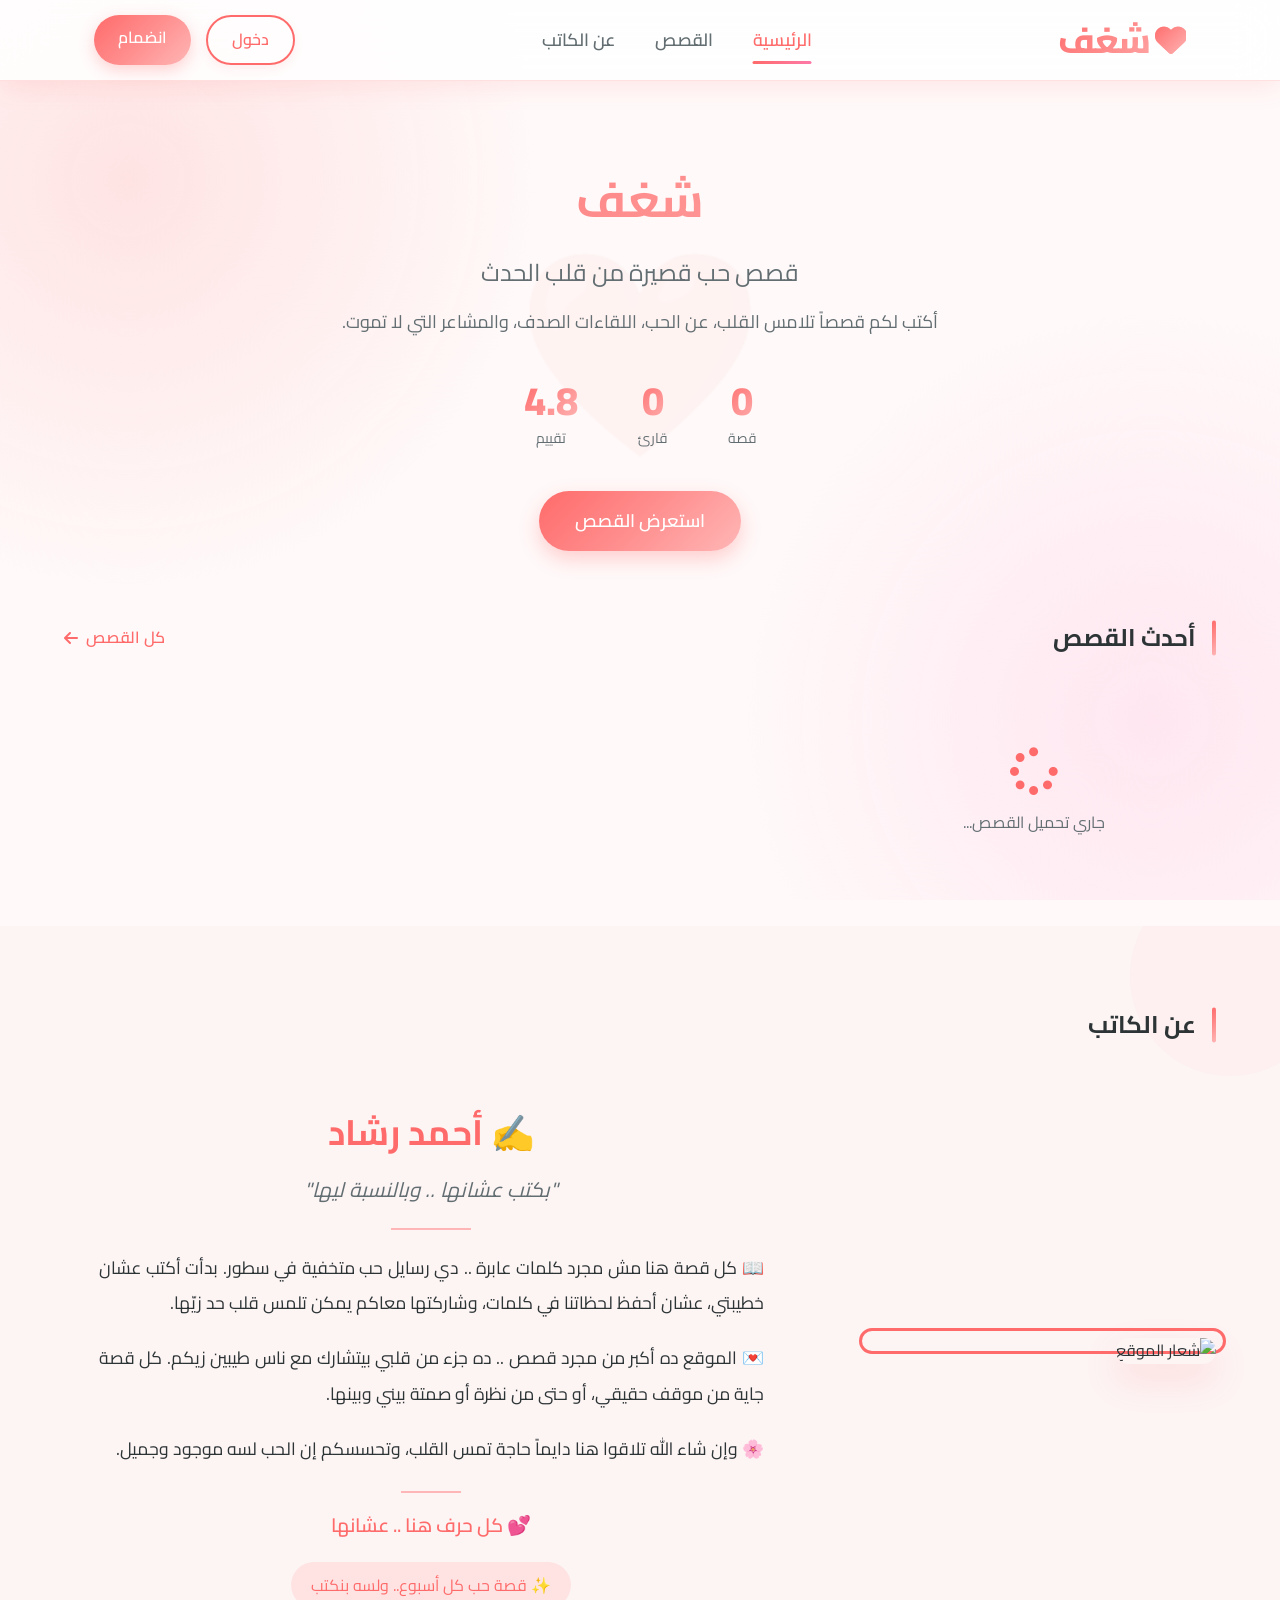
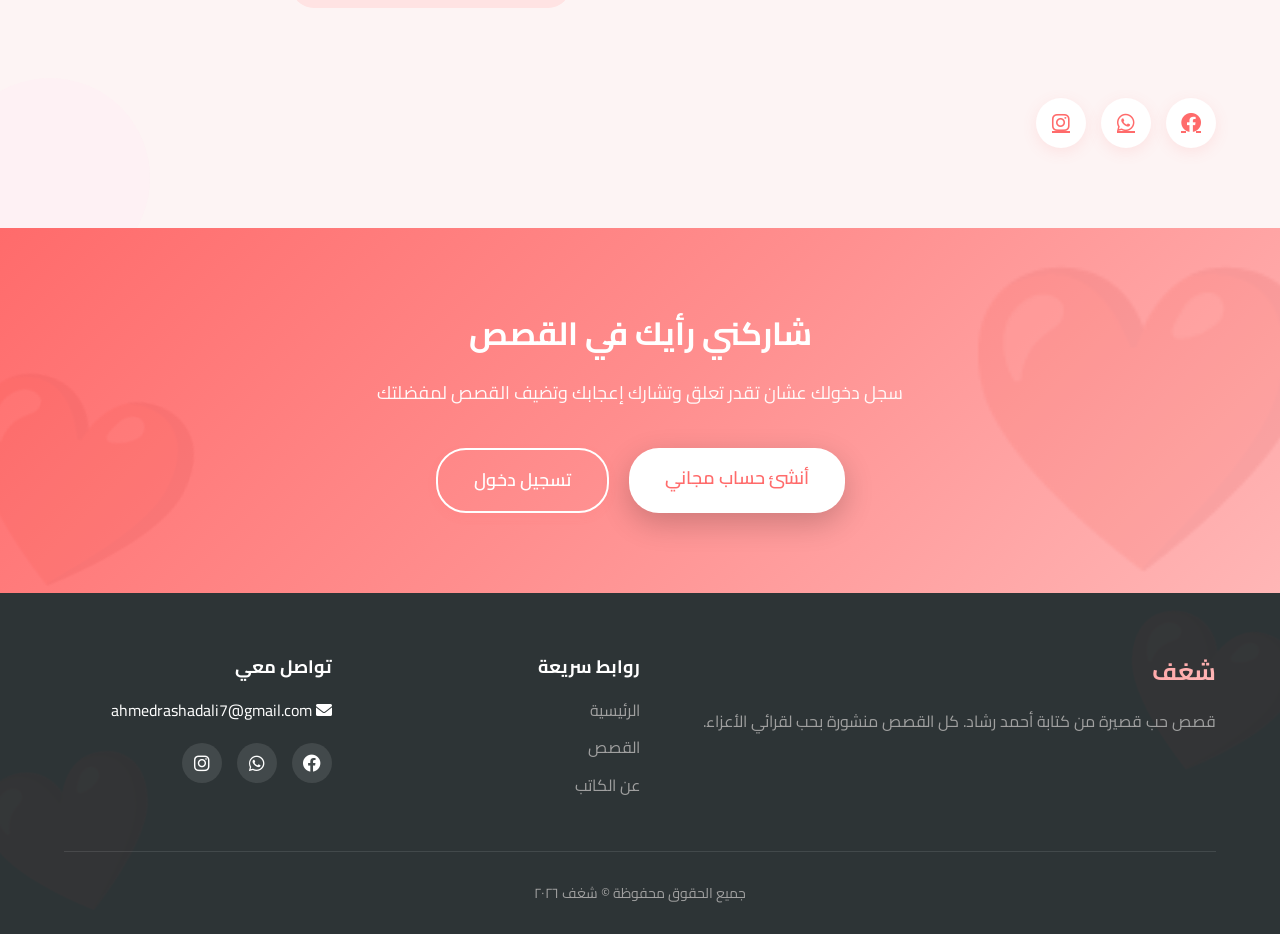
==== index.html @ ec50cba8 "Update index.html" ====
<!DOCTYPE html>
<html lang="ar" dir="rtl">
<head>
    <meta charset="UTF-8">
    <meta name="viewport" content="width=device-width, initial-scale=1.0">
    <title>شغف - قصص حب رومانسية قصيرة تلامس القلوب</title>
    
    <!-- SEO Meta Tags -->
    <meta name="description" content="شغف: قصص حب رومانسية قصيرة من كتابة أحمد رشاد. قصص تلامس القلب عن الحب، اللقاءات الصدف، والمشاعر الصادقة. اقرأ وتفاعل مع مجتمع شغف.">
    <meta name="keywords" content="قصص حب, قصص رومانسية قصيرة, أحمد رشاد, شغف, قصص قبل النوم, روايات حب, قصص عربية, مشاعر, قصص مؤثرة, كاتب قصص, حب, رومانسية, قصص تلامس القلب">
    <meta name="author" content=" أحمد رشاد">
    <meta name="robots" content="index, follow">
    
    <!-- Open Graph / Facebook -->
    <meta property="og:type" content="website">
    <meta property="og:url" content="https://shaghaf.com/">
    <meta property="og:title" content="شغف - قصص حب رومانسية قصيرة">
    <meta property="og:description" content="اقرأ أجمل قصص الحب القصيرة التي تلامس القلب. قصص من كتابة  أحمد رشاد.">
    <meta property="og:image" content="https://shaghaf.com/images/og-image.jpg">
    
    <!-- Twitter -->
    <meta property="twitter:card" content="summary_large_image">
    <meta property="twitter:url" content="https://shaghaf.com/">
    <meta property="twitter:title" content="شغف - قصص حب رومانسية قصيرة">
    <meta property="twitter:description" content="اقرأ أجمل قصص الحب القصيرة التي تلامس القلب.">
    <meta property="twitter:image" content="https://shaghaf.com/images/og-image.jpg">
    
    <!-- CSS -->
    <link rel="stylesheet" href="css/style.css">
    <link rel="preconnect" href="https://fonts.googleapis.com">
    <link rel="preconnect" href="https://fonts.gstatic.com" crossorigin>
    <link href="https://fonts.googleapis.com/css2?family=Cairo:wght@300;400;600;700&display=swap" rel="stylesheet">
    <link rel="stylesheet" href="https://cdnjs.cloudflare.com/ajax/libs/font-awesome/6.0.0/css/all.min.css">
    <script type="application/ld+json">
{
  "@context": "https://schema.org",
  "@type": "Organization",
  "name": "شغف",
  "url": "https://ahmedrashadali7-sketch.github.io/shaghaf/",
  "logo": "https://ahmedrashadali7-sketch.github.io/shaghaf/images/logo.png",
  "sameAs": [
    "https://www.facebook.com/shaghaf",
    "https://twitter.com/shaghaf",
    "https://www.instagram.com/shaghaf"
  ]
}
</script>
</head>
<body>
    <!-- شريط التنقل -->
    <nav class="navbar">
        <div class="container">
            <div class="nav-content">
                <a href="index.html" class="logo">
                    <i class="fas fa-heart"></i>
                    شغف
                </a>
                <ul class="nav-links">
                    <li><a href="index.html" class="active">الرئيسية</a></li>
                    <li><a href="#stories">القصص</a></li>
                    <li><a href="#about">عن الكاتب</a></li>
                </ul>
                <div class="nav-buttons" id="navButtons">
                    <a href="login.html" class="btn btn-outline">دخول</a>
                    <a href="signup.html" class="btn btn-primary">انضمام</a>
                </div>
                <button class="mobile-menu-btn">
                    <i class="fas fa-bars"></i>
                </button>
            </div>
        </div>
    </nav>

    <!-- القائمة الجانبية -->
    <div class="mobile-menu">
        <div class="mobile-user-info" id="mobileUserInfo">
            <div class="mobile-user-avatar" style="background: linear-gradient(135deg, #ff6b6b, #ffb6b6); display: flex; align-items: center; justify-content: center;">
                <i class="fas fa-user" style="color: white; font-size: 1.2rem;"></i>
            </div>
            <div class="mobile-user-details">
                <h4>زائر</h4>
                <p>سجل دخولك للمشاركة</p>
            </div>
        </div>
        
        <ul>
            <li><a href="index.html"><i class="fas fa-home"></i> الرئيسية</a></li>
            <li><a href="#stories"><i class="fas fa-book-heart"></i> القصص</a></li>
            <li><a href="#about"><i class="fas fa-user"></i> عن الكاتب</a></li>
            <li><a href="#"><i class="fas fa-heart"></i> المفضلة</a></li>
        </ul>
        
        <div class="mobile-menu-buttons" id="mobileMenuButtons">
            <a href="login.html" class="btn btn-outline">
                <i class="fas fa-sign-in-alt"></i> دخول
            </a>
            <a href="signup.html" class="btn btn-primary">
                <i class="fas fa-user-plus"></i> انضمام
            </a>
        </div>
    </div>

    <!-- القسم الرئيسي -->
    <section class="hero">
        <div class="container">
            <div class="hero-content">
                <h1>شغف</h1>
                <p class="hero-subtitle">قصص حب قصيرة من قلب الحدث</p>
                <p class="hero-description">أكتب لكم قصصاً تلامس القلب، عن الحب، اللقاءات الصدف، والمشاعر التي لا تموت.</p>
                <div class="hero-stats" id="heroStats">
                    <div class="stat-item">
                        <span class="stat-number" id="storiesCount">0</span>
                        <span class="stat-label">قصة</span>
                    </div>
                    <div class="stat-item">
                        <span class="stat-number" id="readersCount">0</span>
                        <span class="stat-label">قارئ</span>
                    </div>
                    <div class="stat-item">
                        <span class="stat-number" id="ratingCount">4.8</span>
                        <span class="stat-label">تقييم</span>
                    </div>
                </div>
                <a href="#stories" class="btn btn-primary btn-large">استعرض القصص</a>
            </div>
        </div>
    </section>

    <!-- قسم أحدث القصص -->
    <section class="latest-stories" id="stories">
        <div class="container">
            <div class="section-header">
                <h2>أحدث القصص</h2>
                <a href="#stories" class="more-link">كل القصص <i class="fas fa-arrow-left"></i></a>
            </div>
            <div class="stories-grid" id="storiesGrid">
                <div class="loading">
                    <i class="fas fa-spinner fa-spin"></i>
                    <p>جاري تحميل القصص...</p>
                </div>
            </div>
        </div>
    </section>

    <!-- عن الكاتب -->
    <section class="about-author" id="about">
        <div class="container">
            <div class="section-header">
                <h2>عن الكاتب</h2>
            </div>
            <div class="author-content">
                <div class="author-image">
                    <img src="https://i.postimg.cc/dQfwk8wW/logo.png" alt="شعار الموقع">
                </div>
                <div class="author-bio" style="text-align: center; padding: 20px;">
    
    <h3 style="font-size: 2.2rem; color: #ff6b6b; margin-bottom: 10px;">
        ✍️ أحمد رشاد
    </h3>

    <p style="font-size: 1.3rem; color: #636e72; font-style: italic; margin-bottom: 20px;">
        "بكتب عشانها .. وبالنسبة ليها"
    </p>

    <div style="width: 80px; height: 2px; background: #ffb6b6; margin: 20px auto;"></div>

    <p style="font-size: 1.1rem; line-height: 2; color: #2d3436; text-align: justify; padding: 0 15px;">
        📖 كل قصة هنا مش مجرد كلمات عابرة .. دي رسايل حب متخفية في سطور.  
        بدأت أكتب عشان خطيبتي، عشان أحفظ لحظاتنا في كلمات، وشاركتها معاكم يمكن تلمس قلب حد زيّها.
    </p>

    <p style="font-size: 1.1rem; line-height: 2; color: #2d3436; text-align: justify; padding: 0 15px;">
        💌 الموقع ده أكبر من مجرد قصص .. ده جزء من قلبي بيتشارك مع ناس طيبين زيكم.  
        كل قصة جاية من موقف حقيقي، أو حتى من نظرة أو صمتة بيني وبينها.
    </p>

    <p style="font-size: 1.1rem; line-height: 2; color: #2d3436; text-align: justify; padding: 0 15px;">
        🌸 وإن شاء الله تلاقوا هنا دايماً حاجة تمس القلب، وتحسسكم إن الحب لسه موجود وجميل.
    </p>

    <div style="width: 60px; height: 2px; background: #ffb6b6; margin: 25px auto 15px;"></div>

    <p style="font-size: 1.2rem; color: #ff6b6b; font-weight: 600;">
        💕 كل حرف هنا .. عشانها
    </p>

    <div style="margin-top: 30px;">
        <span style="background: #ffe3e3; padding: 8px 20px; border-radius: 30px; color: #ff6b6b; font-size: 1rem;">
            ✨  قصة حب كل أسبوع.. ولسه بنكتب
        </span>
    </div>
</div>

                    <div class="author-social">
                        <a href="https://www.facebook.com/share/181xfpEgzs/"><i class="fab fa-facebook"></i></a>
                        <a href="https://wa.me/962779248377"><i class="fab fa-whatsapp"></i></a>
                        <a href="https://www.instagram.com/ahmedrashadali9?igsh=MXNpMGp4d2RnZzQzcw=="><i class="fab fa-instagram"></i></a>
                    </div>
                </div>
            </div>
        
    </section>

    <!-- دعوة للانضمام -->
    <section class="cta">
        <div class="container">
            <div class="cta-content">
                <h2>شاركني رأيك في القصص</h2>
                <p>سجل دخولك عشان تقدر تعلق وتشارك إعجابك وتضيف القصص لمفضلتك</p>
                <div class="cta-buttons">
                    <a href="signup.html" class="btn btn-primary btn-large">أنشئ حساب مجاني</a>
                    <a href="login.html" class="btn btn-outline btn-large">تسجيل دخول</a>
                </div>
            </div>
        </div>
    </section>

    <!-- تذييل الصفحة -->
    <footer class="footer">
        <div class="container">
            <div class="footer-content">
                <div class="footer-section">
                    <h3>شغف</h3>
                    <p>قصص حب قصيرة من كتابة  أحمد رشاد. كل القصص منشورة بحب لقرائي الأعزاء.</p>
                </div>
                <div class="footer-section">
                    <h4>روابط سريعة</h4>
                    <ul>
                        <li><a href="index.html">الرئيسية</a></li>
                        <li><a href="#stories">القصص</a></li>
                        <li><a href="#about">عن الكاتب</a></li>
                    </ul>
                </div>
                <div class="footer-section">
                    <h4>تواصل معي</h4>
                    <ul>
                        <li><i class="fas fa-envelope"></i> ahmedrashadali7@gmail.com</li>
                    </ul>
                    <div class="social-links">
                        <a href="https://www.facebook.com/share/181xfpEgzs/"><i class="fab fa-facebook"></i></a>
                        <a href="https://wa.me/962779248377"><i class="fab fa-whatsapp"></i></a>
                        <a href="https://www.instagram.com/ahmedrashadali9?igsh=MXNpMGp4d2RnZzQzcw=="><i class="fab fa-instagram"></i></a>
                    </div>
                </div>
            </div>
            <div class="footer-bottom">
                <p>جميع الحقوق محفوظة &copy; شغف ٢٠٢٦</p>
            </div>
        </div>
    </footer>

    <script type="module">
        import { initializeApp } from "https://www.gstatic.com/firebasejs/10.8.0/firebase-app.js";
        import { getFirestore, collection, getDocs, query, orderBy, where } from "https://www.gstatic.com/firebasejs/10.8.0/firebase-firestore.js";
        import { getAuth, onAuthStateChanged, signOut } from "https://www.gstatic.com/firebasejs/10.8.0/firebase-auth.js";
        
        const firebaseConfig = {
            apiKey: "AIzaSyAWQxciHVfYRGaFTgEOnDjQtNb7G-qvaQo",
            authDomain: "shaghaf-story.firebaseapp.com",
            projectId: "shaghaf-story",
            storageBucket: "shaghaf-story.firebasestorage.app",
            messagingSenderId: "197591948575",
            appId: "1:197591948575:web:a0aaee7b7971f100c4e42a"
        };

        const app = initializeApp(firebaseConfig);
        const db = getFirestore(app);
        const auth = getAuth(app);

        // ===== تحميل القصص =====
        async function loadStories() {
            const storiesGrid = document.getElementById('storiesGrid');
            
            try {
                const storiesRef = collection(db, "stories");
                const q = query(storiesRef, orderBy("createdAt", "desc"));
                const storiesSnapshot = await getDocs(q);
                
                if (storiesSnapshot.empty) {
                    storiesGrid.innerHTML = `
                        <div class="empty-state">
                            <i class="fas fa-book-open"></i>
                            <p>لا توجد قصص بعد</p>
                        </div>
                    `;
                    return;
                }
                
                // تحديث إحصائيات القصص
                document.getElementById('storiesCount').textContent = storiesSnapshot.size;
                
                // حساب عدد القراء (مجموع الإعجابات)
                let totalReaders = 0;
                
                let storiesHTML = '';
                
                for (const storyDoc of storiesSnapshot.docs) {
                    const story = { id: storyDoc.id, ...storyDoc.data() };
                    
                    // حساب إجمالي التفاعلات
                    const commentsRef = collection(db, "comments");
                    const commentsQ = query(commentsRef, where("storyId", "==", story.id));
                    const commentsSnapshot = await getDocs(commentsQ);
                    
                    let totalReplies = 0;
                    for (const commentDoc of commentsSnapshot.docs) {
                        const repliesRef = collection(db, "replies");
                        const repliesQ = query(repliesRef, where("commentId", "==", commentDoc.id));
                        const repliesSnapshot = await getDocs(repliesQ);
                        totalReplies += repliesSnapshot.size;
                    }
                    
                    const totalComments = commentsSnapshot.size + totalReplies;
                    totalReaders += story.likes || 0;
                    
                    let dateStr = '';
                    if (story.createdAt) {
                        const date = new Date(story.createdAt);
                        dateStr = date.toLocaleDateString('ar-EG', {
                            year: 'numeric',
                            month: 'long',
                            day: 'numeric'
                        });
                    }
                    
                    storiesHTML += `
                        <div class="story-card">
                            <div class="story-image">
                                <img src="${story.image || 'https://via.placeholder.com/400x250'}" alt="${story.title || 'قصة'}">
                            </div>
                            <div class="story-info">
                                <h3>${story.title || 'بدون عنوان'}</h3>
                                <p class="story-meta">
                                    <span><i class="far fa-calendar"></i> ${dateStr || 'تاريخ غير محدد'}</span>
                                    <span><i class="far fa-clock"></i> ${story.readTime || 5} دقائق</span>
                                </p>
                                <p class="story-excerpt">${story.excerpt || ''}</p>
                                <div class="story-footer">
                                    <div class="story-stats">
                                        <span><i class="far fa-heart"></i> ${story.likes || 0}</span>
                                        <span><i class="far fa-comment"></i> ${totalComments}</span>
                                    </div>
                                    <a href="story.html?id=${story.id}" class="btn btn-secondary">اقرأ القصة</a>
                                </div>
                            </div>
                        </div>
                    `;
                }
                
                document.getElementById('readersCount').textContent = totalReaders;
                storiesGrid.innerHTML = storiesHTML;
                
            } catch (error) {
                console.error("خطأ في تحميل القصص:", error);
                storiesGrid.innerHTML = `
                    <div class="empty-state" style="color: #ff6b6b;">
                        <i class="fas fa-exclamation-circle"></i>
                        <p>حدث خطأ في تحميل القصص</p>
                    </div>
                `;
            }
        }

        // ===== تحديث واجهة المستخدم =====
        function updateUIForUser(user) {
            const navButtons = document.getElementById('navButtons');
            const mobileUserInfo = document.querySelector('.mobile-user-info');
            const mobileMenuButtons = document.getElementById('mobileMenuButtons');
            
            if (user) {
                // مستخدم مسجل
                const photoURL = user.photoURL || 'https://via.placeholder.com/40x40';
                const displayName = user.displayName || 'مستخدم';
                
                navButtons.innerHTML = `
                    <div class="user-menu">
                        <img src="${photoURL}" 
                             alt="${displayName}" 
                             class="user-avatar"
                             onclick="toggleUserMenu()">
                        <div class="user-dropdown" id="userDropdown">
                            <a href="#" onclick="handleLogout()"><i class="fas fa-sign-out-alt"></i> تسجيل خروج</a>
                        </div>
                    </div>
                `;
                
                if (mobileUserInfo) {
                    mobileUserInfo.innerHTML = `
                        <img src="${photoURL}" alt="${displayName}" class="mobile-user-avatar">
                        <div class="mobile-user-details">
                            <h4>${displayName}</h4>
                            <p>مرحباً بعودتك</p>
                        </div>
                    `;
                }
                
                if (mobileMenuButtons) {
                    mobileMenuButtons.innerHTML = `
                        <button class="btn btn-outline" onclick="handleLogout()">
                            <i class="fas fa-sign-out-alt"></i> تسجيل خروج
                        </button>
                    `;
                }
            } else {
                // زائر
                navButtons.innerHTML = `
                    <a href="login.html" class="btn btn-outline">دخول</a>
                    <a href="signup.html" class="btn btn-primary">انضمام</a>
                `;
                
                if (mobileUserInfo) {
                    mobileUserInfo.innerHTML = `
                        <div class="mobile-user-avatar" style="background: linear-gradient(135deg, #ff6b6b, #ffb6b6); display: flex; align-items: center; justify-content: center;">
                            <i class="fas fa-user" style="color: white; font-size: 1.2rem;"></i>
                        </div>
                        <div class="mobile-user-details">
                            <h4>زائر</h4>
                            <p>سجل دخولك للمشاركة</p>
                        </div>
                    `;
                }
                
                if (mobileMenuButtons) {
                    mobileMenuButtons.innerHTML = `
                        <a href="login.html" class="btn btn-outline">
                            <i class="fas fa-sign-in-alt"></i> دخول
                        </a>
                        <a href="signup.html" class="btn btn-primary">
                            <i class="fas fa-user-plus"></i> انضمام
                        </a>
                    `;
                }
            }
        }

        // ===== دوال مساعدة =====
        window.toggleUserMenu = function() {
            document.getElementById('userDropdown')?.classList.toggle('show');
        };

        window.handleLogout = async function() {
            try {
                await signOut(auth);
                window.location.reload();
            } catch (error) {
                console.error('خطأ في تسجيل الخروج:', error);
            }
        };

        // ===== إدارة القائمة الجانبية =====
        function setupMobileMenu() {
            const menuBtn = document.querySelector('.mobile-menu-btn');
            const mobileMenu = document.querySelector('.mobile-menu');
            
            // إنشاء طبقة الخلفية المعتمة
            let overlay = document.querySelector('.menu-overlay');
            if (!overlay) {
                overlay = document.createElement('div');
                overlay.className = 'menu-overlay';
                document.body.appendChild(overlay);
            }
            
            function closeMenu() {
                mobileMenu.classList.remove('active');
                overlay.classList.remove('active');
                document.body.style.overflow = '';
            }
            
            if (menuBtn && mobileMenu) {
                menuBtn.addEventListener('click', function(e) {
                    e.stopPropagation();
                    mobileMenu.classList.add('active');
                    overlay.classList.add('active');
                    document.body.style.overflow = 'hidden';
                });
            }
            
            overlay.addEventListener('click', closeMenu);
            
            document.addEventListener('keydown', function(e) {
                if (e.key === 'Escape' && mobileMenu.classList.contains('active')) {
                    closeMenu();
                }
            });
            
            mobileMenu.addEventListener('click', function(e) {
                e.stopPropagation();
            });
            
            const menuLinks = mobileMenu.querySelectorAll('a');
            menuLinks.forEach(link => {
                link.addEventListener('click', closeMenu);
            });
        }

        // ===== مراقبة حالة المستخدم =====
        onAuthStateChanged(auth, (user) => {
            updateUIForUser(user);
        });

        // ===== تشغيل عند تحميل الصفحة =====
        document.addEventListener('DOMContentLoaded', () => {
            loadStories();
            setupMobileMenu();
        });
    </script>
</body>
</html>
---- css/style.css ----
/*
  شغف - الموقع الرسمي للقصص الرومانسية
  التصميم الرئيسي الموحد - النسخة النهائية الكاملة
  الإصدار: 7.0 (بعد جميع التحسينات)
*/

/* ===== المتغيرات والألوان الجذابة ===== */
:root {
    /* الألوان الرئيسية - تدرجات دافئة */
    --primary: #ff6b6b;
    --primary-dark: #fa5252;
    --primary-light: #ffe3e3;
    --secondary: #4ecdc4;
    --secondary-dark: #3dbeb6;
    --secondary-light: #e0f7f5;
    --accent: #fd79a8;
    --accent-light: #ffe6f0;
    
    /* ألوان الخلفيات */
    --bg-main: #fff9f9;
    --bg-card: #ffffff;
    --bg-light: #fdf4f4;
    --bg-dark: #2d3436;
    
    /* ألوان النصوص */
    --text-dark: #2d3436;
    --text-soft: #636e72;
    --text-light: #b2bec3;
    --text-white: #ffffff;
    
    /* ألوان الحالات */
    --success: #00b894;
    --success-light: #e3fcf5;
    --warning: #fdcb6e;
    --warning-light: #fff3db;
    --danger: #ff7675;
    --danger-light: #ffe3e3;
    --info: #74b9ff;
    --info-light: #d4e6ff;
    
    /* الظلال - أكثر جمالاً */
    --shadow-sm: 0 2px 8px rgba(255, 107, 107, 0.08);
    --shadow: 0 4px 15px rgba(255, 107, 107, 0.12);
    --shadow-md: 0 8px 25px rgba(255, 107, 107, 0.15);
    --shadow-lg: 0 15px 35px rgba(255, 107, 107, 0.18);
    --shadow-hover: 0 20px 40px rgba(255, 107, 107, 0.25);
    
    /* التدرجات */
    --gradient-primary: linear-gradient(135deg, #ff6b6b 0%, #ff8e8e 50%, #ffb6b6 100%);
    --gradient-soft: linear-gradient(135deg, #fff5f5 0%, #fff0f5 100%);
    --gradient-card: linear-gradient(135deg, #ffffff 0%, #fff9f9 100%);
    --gradient-gold: linear-gradient(135deg, #fdcb6e, #ffeaa7);
    
    /* الحدود */
    --radius-sm: 8px;
    --radius: 12px;
    --radius-md: 16px;
    --radius-lg: 20px;
    --radius-xl: 24px;
    --radius-xxl: 30px;
    --radius-circle: 50%;
    
    /* الخطوط */
    --font-main: 'Cairo', sans-serif;
    --font-size-xs: 0.75rem;   /* 12px */
    --font-size-sm: 0.875rem;  /* 14px */
    --font-size-md: 1rem;      /* 16px */
    --font-size-lg: 1.125rem;  /* 18px */
    --font-size-xl: 1.25rem;   /* 20px */
    --font-size-xxl: 1.5rem;   /* 24px */
    --font-size-xxxl: 2rem;    /* 32px */
    --font-size-4xl: 2.5rem;   /* 40px */
    --font-size-5xl: 3rem;     /* 48px */
    
    /* الزمن */
    --transition-fast: 0.2s;
    --transition: 0.3s;
    --transition-slow: 0.5s;
}

/* ===== إعادة تعيين ===== */
* {
    margin: 0;
    padding: 0;
    box-sizing: border-box;
}

*::before,
*::after {
    box-sizing: border-box;
}

::selection {
    background: var(--primary);
    color: var(--text-white);
}

html {
    scroll-behavior: smooth;
    font-size: 16px;
}

body {
    font-family: var(--font-main);
    color: var(--text-dark);
    line-height: 1.6;
    background: var(--bg-main);
    min-height: 100vh;
    display: flex;
    flex-direction: column;
    position: relative;
}

body::before {
    content: '';
    position: fixed;
    top: 0;
    left: 0;
    right: 0;
    height: 100vh;
    background: radial-gradient(circle at 10% 20%, var(--primary-light) 0%, transparent 30%),
                radial-gradient(circle at 90% 80%, var(--accent-light) 0%, transparent 30%);
    pointer-events: none;
    z-index: -1;
}

/* ===== الحاوية ===== */
.container {
    width: 100%;
    max-width: 1200px;
    margin: 0 auto;
    padding: 0 24px;
    position: relative;
}

/* ===== شريط التنقل الفاخر ===== */
.navbar {
    background: rgba(255, 255, 255, 0.85);
    backdrop-filter: blur(20px);
    -webkit-backdrop-filter: blur(20px);
    box-shadow: 0 4px 25px rgba(255, 107, 107, 0.15);
    position: sticky;
    top: 0;
    z-index: 1000;
    border-bottom: 1px solid rgba(255, 107, 107, 0.2);
}

.nav-content {
    display: flex;
    justify-content: space-between;
    align-items: center;
    height: 80px;
    max-width: 1200px;
    margin: 0 auto;
    padding: 0 30px;
}

/* اللوجو المحسن */
.logo {
    font-size: 2.2rem;
    font-weight: 800;
    background: linear-gradient(135deg, #ff6b6b 0%, #ff8e8e 50%, #ffb6b6 100%);
    -webkit-background-clip: text;
    -webkit-text-fill-color: transparent;
    background-clip: text;
    position: relative;
    letter-spacing: -1px;
    text-decoration: none;
    transition: all 0.3s;
    display: flex;
    align-items: center;
    gap: 5px;
    animation: softPulse 3s infinite;
}

@keyframes softPulse {
    0%, 100% { filter: drop-shadow(0 0 5px rgba(255, 107, 107, 0.3)); }
    50% { filter: drop-shadow(0 0 15px rgba(255, 107, 107, 0.6)); }
}

.logo:hover {
    transform: scale(1.05);
}

.logo i {
    background: linear-gradient(135deg, #ff6b6b, #ffb6b6);
    -webkit-background-clip: text;
    -webkit-text-fill-color: transparent;
    background-clip: text;
    font-size: 2rem;
}

/* القوائم الرئيسية */
.nav-links {
    display: flex;
    gap: 40px;
    list-style: none;
    margin: 0;
    padding: 0;
}

.nav-links li {
    position: relative;
}

.nav-links a {
    font-weight: 600;
    color: var(--text-soft);
    transition: all 0.3s;
    text-decoration: none;
    padding: 10px 0;
    display: inline-block;
    position: relative;
    font-size: 1.1rem;
}

/* التأثير السفلي المتحرك */
.nav-links a::before {
    content: '';
    position: absolute;
    bottom: 0;
    left: 50%;
    transform: translateX(-50%);
    width: 0;
    height: 3px;
    background: linear-gradient(90deg, var(--primary), var(--accent));
    transition: width 0.3s ease;
    border-radius: 3px;
}

.nav-links a:hover::before,
.nav-links a.active::before {
    width: 100%;
}

.nav-links a:hover,
.nav-links a.active {
    color: var(--primary);
}

/* النقطة المتحركة */
.nav-links li::after {
    content: '❤️';
    position: absolute;
    bottom: -10px;
    left: 50%;
    transform: translateX(-50%) scale(0);
    font-size: 12px;
    opacity: 0;
    transition: all 0.3s;
    filter: drop-shadow(0 2px 4px rgba(255, 107, 107, 0.3));
}

.nav-links li:hover::after,
.nav-links li.active::after {
    transform: translateX(-50%) scale(1);
    opacity: 1;
    bottom: -5px;
}

/* أزرار التنقل */
.nav-buttons {
    display: flex;
    gap: 15px;
}

.nav-buttons .btn {
    padding: 10px 24px;
    border-radius: 50px;
    font-weight: 600;
    transition: all 0.3s;
    text-decoration: none;
    position: relative;
    overflow: hidden;
    z-index: 1;
}

/* تأثير الخلفية المتحركة */
.nav-buttons .btn::before {
    content: '';
    position: absolute;
    top: 50%;
    left: 50%;
    width: 0;
    height: 0;
    border-radius: 50%;
    background: rgba(255, 255, 255, 0.3);
    transform: translate(-50%, -50%);
    transition: width 0.6s, height 0.6s;
    z-index: -1;
}

.nav-buttons .btn:hover::before {
    width: 300px;
    height: 300px;
}

.nav-buttons .btn-outline {
    border: 2px solid var(--primary);
    color: var(--primary);
    background: transparent;
}

.nav-buttons .btn-outline:hover {
    background: var(--primary);
    color: white;
    transform: translateY(-3px);
    box-shadow: 0 10px 25px rgba(255, 107, 107, 0.3);
}

.nav-buttons .btn-primary {
    background: var(--gradient-primary);
    color: white;
    border: none;
    box-shadow: 0 5px 15px rgba(255, 107, 107, 0.3);
}

.nav-buttons .btn-primary:hover {
    transform: translateY(-3px);
    box-shadow: 0 10px 25px rgba(255, 107, 107, 0.4);
}

.nav-buttons .btn-primary::after {
    content: '';
    position: absolute;
    top: -50%;
    left: -50%;
    width: 200%;
    height: 200%;
    background: radial-gradient(circle, rgba(255,255,255,0.3) 0%, transparent 70%);
    opacity: 0;
    transition: opacity 0.3s;
    pointer-events: none;
}

.nav-buttons .btn-primary:hover::after {
    opacity: 1;
    animation: rotate 4s linear infinite;
}

@keyframes rotate {
    from { transform: rotate(0deg); }
    to { transform: rotate(360deg); }
}

/* زر القائمة للجوال */
.mobile-menu-btn {
    display: none;
    background: none;
    border: none;
    font-size: 1.8rem;
    color: var(--primary);
    cursor: pointer;
    width: 50px;
    height: 50px;
    border-radius: 50%;
    transition: all 0.3s;
    background: rgba(255, 107, 107, 0.1);
}

.mobile-menu-btn:hover {
    background: rgba(255, 107, 107, 0.2);
    transform: rotate(90deg);
}

/* قائمة المستخدم */
.user-menu {
    position: relative;
    display: inline-block;
}

.user-avatar {
    width: 45px;
    height: 45px;
    border-radius: 50%;
    cursor: pointer;
    border: 3px solid transparent;
    background: linear-gradient(135deg, var(--primary), var(--accent)) border-box;
    -webkit-mask: linear-gradient(#fff 0 0) padding-box, linear-gradient(#fff 0 0);
    mask: linear-gradient(#fff 0 0) padding-box, linear-gradient(#fff 0 0);
    transition: all 0.3s;
    object-fit: cover;
}

.user-avatar:hover {
    transform: scale(1.1) rotate(5deg);
}

.user-dropdown {
    display: none;
    position: absolute;
    left: 0;
    top: 55px;
    background: white;
    min-width: 200px;
    box-shadow: var(--shadow-lg);
    border-radius: 15px;
    z-index: 1000;
    overflow: hidden;
    border: 1px solid rgba(255, 107, 107, 0.2);
    animation: slideDown 0.3s ease;
}

@keyframes slideDown {
    from {
        opacity: 0;
        transform: translateY(-10px);
    }
    to {
        opacity: 1;
        transform: translateY(0);
    }
}

.user-dropdown.show {
    display: block;
}

.user-dropdown a {
    display: flex;
    align-items: center;
    gap: 10px;
    padding: 12px 20px;
    color: var(--text-dark);
    transition: all 0.3s;
    text-decoration: none;
    font-size: 0.95rem;
}

.user-dropdown a i {
    color: var(--primary);
    font-size: 1.1rem;
    width: 20px;
}

.user-dropdown a:hover {
    background: var(--gradient-soft);
    color: var(--primary);
    padding-right: 25px;
}

/* ===== القائمة الجانبية الرومانسية المحسنة ===== */
.mobile-menu {
    position: fixed;
    top: 0;
    right: -100%;
    width: 85%;
    max-width: 280px;
    height: 100vh;
    background: linear-gradient(145deg, #ffffff, #fff9f9);
    box-shadow: -5px 0 30px rgba(255, 107, 107, 0.3);
    transition: right 0.4s cubic-bezier(0.68, -0.55, 0.265, 1.55);
    z-index: 1001;
    padding: 30px 20px;
    overflow-y: auto;
    border-left: 1px solid rgba(255, 107, 107, 0.2);
    backdrop-filter: blur(10px);
}

.mobile-menu.active {
    right: 0;
}

/* الزخرفة الرومانسية في الخلفية */
.mobile-menu::before {
    content: '❤️';
    position: absolute;
    bottom: 20px;
    left: 20px;
    font-size: 120px;
    opacity: 0.03;
    transform: rotate(-15deg);
    pointer-events: none;
}

/* زر الإغلاق */
.mobile-menu-close {
    position: absolute;
    top: 15px;
    left: 15px;
    width: 35px;
    height: 35px;
    background: rgba(255, 107, 107, 0.1);
    border: none;
    border-radius: 50%;
    color: #ff6b6b;
    font-size: 1.2rem;
    cursor: pointer;
    display: flex;
    align-items: center;
    justify-content: center;
    transition: all 0.3s;
    z-index: 10;
}

.mobile-menu-close:hover {
    background: #ff6b6b;
    color: white;
    transform: rotate(90deg);
}

/* رأس القائمة */
.mobile-menu-header {
    display: flex;
    align-items: center;
    gap: 12px;
    margin-bottom: 30px;
    padding-bottom: 15px;
    border-bottom: 2px solid rgba(255, 107, 107, 0.15);
    margin-top: 20px;
}

.mobile-menu-header .logo-mini {
    width: 45px;
    height: 45px;
    background: linear-gradient(135deg, #ff6b6b, #ffb6b6);
    border-radius: 12px;
    display: flex;
    align-items: center;
    justify-content: center;
    color: white;
    font-size: 1.5rem;
    box-shadow: 0 5px 15px rgba(255, 107, 107, 0.3);
}

.mobile-menu-header h3 {
    font-size: 1.4rem;
    background: linear-gradient(135deg, #ff6b6b, #ffb6b6);
    -webkit-background-clip: text;
    -webkit-text-fill-color: transparent;
    background-clip: text;
    font-weight: 800;
}

/* صورة المستخدم في القائمة */
.mobile-user-info {
    display: flex;
    align-items: center;
    gap: 12px;
    margin-bottom: 25px;
    padding: 12px;
    background: rgba(255, 107, 107, 0.05);
    border-radius: 15px;
    border: 1px solid rgba(255, 107, 107, 0.1);
    transition: all 0.3s;
    cursor: pointer;
}

.mobile-user-info:hover {
    background: rgba(255, 107, 107, 0.1);
    transform: translateY(-2px);
}

.mobile-user-avatar {
    width: 45px;
    height: 45px;
    border-radius: 50%;
    border: 2px solid transparent;
    background: linear-gradient(135deg, #ff6b6b, #ffb6b6) border-box;
    -webkit-mask: linear-gradient(#fff 0 0) padding-box, linear-gradient(#fff 0 0);
    mask: linear-gradient(#fff 0 0) padding-box, linear-gradient(#fff 0 0);
    object-fit: cover;
}

.mobile-user-details h4 {
    font-size: 1rem;
    color: #2d3436;
    margin-bottom: 3px;
}

.mobile-user-details p {
    font-size: 0.75rem;
    color: #868e96;
}

/* عناصر القائمة الرئيسية */
.mobile-menu ul {
    list-style: none;
    margin: 0 0 25px 0;
    padding: 0;
}

.mobile-menu ul li {
    margin-bottom: 8px;
    transform: translateX(-20px);
    opacity: 0;
    animation: slideInRight 0.4s ease forwards;
}

.mobile-menu ul li:nth-child(1) { animation-delay: 0.1s; }
.mobile-menu ul li:nth-child(2) { animation-delay: 0.15s; }
.mobile-menu ul li:nth-child(3) { animation-delay: 0.2s; }
.mobile-menu ul li:nth-child(4) { animation-delay: 0.25s; }
.mobile-menu ul li:nth-child(5) { animation-delay: 0.3s; }
.mobile-menu ul li:nth-child(6) { animation-delay: 0.35s; }

@keyframes slideInRight {
    to {
        transform: translateX(0);
        opacity: 1;
    }
}

.mobile-menu ul li a {
    display: flex;
    align-items: center;
    gap: 12px;
    padding: 12px 15px;
    color: #2d3436;
    font-size: 1rem;
    font-weight: 600;
    text-decoration: none;
    border-radius: 12px;
    transition: all 0.3s;
    position: relative;
    overflow: hidden;
}

.mobile-menu ul li a:hover {
    background: linear-gradient(135deg, rgba(255, 107, 107, 0.1), rgba(255, 182, 182, 0.1));
    transform: translateX(5px);
    color: #ff6b6b;
}

.mobile-menu ul li a i {
    width: 22px;
    font-size: 1.1rem;
    color: #ff6b6b;
    transition: all 0.3s;
}

.mobile-menu ul li a:hover i {
    transform: scale(1.1);
}

/* الأزرار في القائمة */
.mobile-menu-buttons {
    margin-top: 20px;
    padding-top: 15px;
    border-top: 2px solid rgba(255, 107, 107, 0.15);
    display: flex;
    flex-direction: column;
    gap: 10px;
}

.mobile-menu-buttons .btn {
    width: 100%;
    text-align: center;
    padding: 12px;
    border-radius: 12px;
    font-size: 0.95rem;
    display: flex;
    align-items: center;
    justify-content: center;
    gap: 8px;
}

/* خلفية معتمة خلف القائمة */
.menu-overlay {
    position: fixed;
    top: 0;
    left: 0;
    width: 100%;
    height: 100%;
    background: rgba(0, 0, 0, 0.5);
    backdrop-filter: blur(3px);
    z-index: 1000;
    opacity: 0;
    visibility: hidden;
    transition: all 0.3s;
}

.menu-overlay.active {
    opacity: 1;
    visibility: visible;
}

/* ===== الأزرار العامة ===== */
.btn {
    display: inline-block;
    padding: 12px 28px;
    border-radius: var(--radius-xxl);
    font-weight: 600;
    font-size: var(--font-size-md);
    transition: all 0.3s;
    cursor: pointer;
    border: none;
    text-align: center;
    text-decoration: none;
    position: relative;
    overflow: hidden;
    z-index: 1;
}

.btn::before {
    content: '';
    position: absolute;
    top: 50%;
    left: 50%;
    width: 0;
    height: 0;
    border-radius: 50%;
    background: rgba(255, 255, 255, 0.2);
    transform: translate(-50%, -50%);
    transition: width 0.6s, height 0.6s;
    z-index: -1;
}

.btn:hover::before {
    width: 300px;
    height: 300px;
}

.btn-primary {
    background: var(--gradient-primary);
    color: white;
    box-shadow: 0 8px 20px rgba(255, 107, 107, 0.3);
}

.btn-primary:hover {
    transform: translateY(-3px);
    box-shadow: 0 12px 30px rgba(255, 107, 107, 0.4);
}

.btn-outline {
    background: transparent;
    color: var(--primary);
    border: 2px solid var(--primary);
    box-shadow: 0 4px 10px rgba(255, 107, 107, 0.1);
}

.btn-outline:hover {
    background: var(--primary);
    color: white;
    transform: translateY(-3px);
    box-shadow: 0 8px 20px rgba(255, 107, 107, 0.3);
}

.btn-large {
    padding: 16px 36px;
    font-size: var(--font-size-lg);
}

.btn-small {
    padding: 8px 20px;
    font-size: var(--font-size-sm);
}

.btn-block {
    display: block;
    width: 100%;
}

/* ===== القسم الرئيسي ===== */
.hero {
    padding: 80px 0 60px;
    text-align: center;
    position: relative;
    overflow: hidden;
}

.hero::before {
    content: '❤️';
    position: absolute;
    font-size: 200px;
    opacity: 0.03;
    top: 50%;
    left: 50%;
    transform: translate(-50%, -50%);
    animation: float 6s infinite;
}

@keyframes float {
    0%, 100% { transform: translate(-50%, -50%) rotate(0deg); }
    25% { transform: translate(-50%, -60%) rotate(5deg); }
    75% { transform: translate(-50%, -40%) rotate(-5deg); }
}

.hero-content {
    position: relative;
    z-index: 1;
}

.hero-content h1 {
    font-size: var(--font-size-5xl);
    background: var(--gradient-primary);
    -webkit-background-clip: text;
    -webkit-text-fill-color: transparent;
    background-clip: text;
    margin-bottom: 16px;
    animation: fadeInUp 0.8s ease;
}

.hero-subtitle {
    font-size: var(--font-size-xxl);
    color: var(--text-soft);
    margin-bottom: 16px;
    animation: fadeInUp 0.8s ease 0.1s both;
}

.hero-description {
    font-size: var(--font-size-lg);
    color: var(--text-soft);
    max-width: 600px;
    margin: 0 auto 40px;
    animation: fadeInUp 0.8s ease 0.2s both;
}

.hero-stats {
    display: flex;
    gap: 60px;
    justify-content: center;
    margin-bottom: 40px;
    animation: fadeInUp 0.8s ease 0.3s both;
    flex-wrap: wrap;
}

.stat-item {
    text-align: center;
}

.stat-number {
    display: block;
    font-size: var(--font-size-4xl);
    font-weight: 800;
    background: var(--gradient-primary);
    -webkit-background-clip: text;
    -webkit-text-fill-color: transparent;
    background-clip: text;
    line-height: 1.2;
}

.stat-label {
    color: var(--text-soft);
    font-size: var(--font-size-sm);
}

@keyframes fadeInUp {
    from {
        opacity: 0;
        transform: translateY(30px);
    }
    to {
        opacity: 1;
        transform: translateY(0);
    }
}

/* ===== عناوين الأقسام ===== */
.section-header {
    display: flex;
    justify-content: space-between;
    align-items: center;
    margin-bottom: 40px;
    flex-wrap: wrap;
    gap: 20px;
}

.section-header h2 {
    font-size: var(--font-size-xxl);
    position: relative;
    padding-right: 20px;
    color: var(--text-dark);
}

.section-header h2::after {
    content: '';
    position: absolute;
    right: 0;
    top: 50%;
    transform: translateY(-50%);
    width: 4px;
    height: 35px;
    background: var(--gradient-primary);
    border-radius: var(--radius-sm);
}

.more-link {
    color: var(--primary);
    font-weight: 600;
    display: flex;
    align-items: center;
    gap: 8px;
    transition: all 0.3s;
    text-decoration: none;
}

.more-link:hover {
    transform: translateX(-5px);
    color: var(--primary-dark);
}

/* ===== بطاقات القصص المحسنة ===== */
.stories-grid {
    display: grid;
    grid-template-columns: repeat(auto-fill, minmax(320px, 1fr));
    gap: 30px;
    margin: 40px 0;
}

.story-card {
    background: var(--bg-card);
    border-radius: var(--radius-lg);
    overflow: hidden;
    box-shadow: var(--shadow);
    transition: all 0.3s;
    border: 1px solid rgba(255, 107, 107, 0.1);
    position: relative;
    animation: fadeIn 0.5s ease;
}

@keyframes fadeIn {
    from {
        opacity: 0;
        transform: translateY(20px);
    }
    to {
        opacity: 1;
        transform: translateY(0);
    }
}

.story-card:hover {
    transform: translateY(-8px);
    box-shadow: var(--shadow-hover);
    border-color: var(--primary);
}

.story-card::before {
    content: '';
    position: absolute;
    top: 0;
    left: 0;
    right: 0;
    height: 4px;
    background: var(--gradient-primary);
    transform: scaleX(0);
    transition: transform 0.3s;
    z-index: 1;
}

.story-card:hover::before {
    transform: scaleX(1);
}

.story-image {
    height: 220px;
    overflow: hidden;
    position: relative;
}

.story-image::after {
    content: '';
    position: absolute;
    top: 0;
    left: 0;
    right: 0;
    bottom: 0;
    background: linear-gradient(to bottom, transparent 50%, rgba(0,0,0,0.1));
    pointer-events: none;
}

.story-image img {
    width: 100%;
    height: 100%;
    object-fit: cover;
    transition: transform 0.5s;
}

.story-card:hover .story-image img {
    transform: scale(1.08);
}

.story-info {
    padding: 24px;
    background: var(--gradient-card);
}

.story-info h3 {
    font-size: var(--font-size-xl);
    margin-bottom: 12px;
    color: var(--text-dark);
    line-height: 1.4;
    position: relative;
    display: inline-block;
}

.story-info h3::after {
    content: '';
    position: absolute;
    bottom: -4px;
    right: 0;
    width: 40px;
    height: 2px;
    background: var(--gradient-primary);
    border-radius: var(--radius-sm);
}

.story-meta {
    display: flex;
    gap: 20px;
    color: var(--text-soft);
    font-size: var(--font-size-sm);
    margin-bottom: 16px;
    flex-wrap: wrap;
}

.story-meta span {
    display: flex;
    align-items: center;
    gap: 6px;
}

.story-meta i {
    color: var(--primary);
    font-size: var(--font-size-md);
}

.story-excerpt {
    color: var(--text-soft);
    margin-bottom: 20px;
    line-height: 1.7;
    display: -webkit-box;
    -webkit-line-clamp: 3;
    -webkit-box-orient: vertical;
    overflow: hidden;
}

.story-footer {
    display: flex;
    justify-content: space-between;
    align-items: center;
    margin-top: 16px;
    padding-top: 16px;
    border-top: 1px solid rgba(255, 107, 107, 0.1);
    flex-wrap: wrap;
    gap: 15px;
}

.story-stats {
    display: flex;
    gap: 16px;
    color: var(--text-soft);
    font-size: var(--font-size-sm);
}

.story-stats span {
    display: flex;
    align-items: center;
    gap: 5px;
}

.story-stats i {
    color: var(--primary);
    font-size: var(--font-size-md);
}

/* ===== عن الكاتب ===== */
.about-author {
    padding: 80px 0;
    background: var(--bg-light);
    position: relative;
    overflow: hidden;
}

.about-author::before {
    content: '';
    position: absolute;
    top: -50px;
    right: -50px;
    width: 200px;
    height: 200px;
    background: var(--primary-light);
    border-radius: 50%;
    opacity: 0.3;
}

.about-author::after {
    content: '';
    position: absolute;
    bottom: -50px;
    left: -50px;
    width: 200px;
    height: 200px;
    background: var(--accent-light);
    border-radius: 50%;
    opacity: 0.3;
}

.author-content {
    display: grid;
    grid-template-columns: 1fr 2fr;
    gap: 50px;
    align-items: center;
    position: relative;
    z-index: 1;
}

.author-image {
    position: relative;
}

.author-image::before {
    content: '';
    position: absolute;
    top: -10px;
    right: -10px;
    width: 100%;
    height: 100%;
    border: 3px solid var(--primary);
    border-radius: var(--radius-lg);
    z-index: -1;
}

.author-image img {
    width: 100%;
    border-radius: var(--radius-lg);
    box-shadow: var(--shadow-lg);
    transition: transform 0.3s;
}

.author-image:hover img {
    transform: scale(1.02);
}

.author-bio h3 {
    font-size: var(--font-size-xxxl);
    margin-bottom: 20px;
    color: var(--primary);
}

.author-bio p {
    font-size: var(--font-size-lg);
    line-height: 1.8;
    color: var(--text-soft);
    margin-bottom: 20px;
}

.author-social {
    display: flex;
    gap: 15px;
    margin-top: 30px;
}

.author-social a {
    width: 50px;
    height: 50px;
    background: white;
    border-radius: var(--radius-circle);
    display: flex;
    align-items: center;
    justify-content: center;
    color: var(--primary);
    font-size: var(--font-size-xl);
    transition: all 0.3s;
    box-shadow: var(--shadow);
}

.author-social a:hover {
    background: var(--gradient-primary);
    color: white;
    transform: translateY(-5px);
    box-shadow: var(--shadow-hover);
}

/* ===== قسم الدعوة ===== */
.cta {
    background: var(--gradient-primary);
    color: white;
    padding: 80px 0;
    position: relative;
    overflow: hidden;
}

.cta::before {
    content: '❤️';
    position: absolute;
    font-size: 300px;
    opacity: 0.1;
    top: 50%;
    right: -50px;
    transform: translateY(-50%);
}

.cta::after {
    content: '❤️';
    position: absolute;
    font-size: 200px;
    opacity: 0.1;
    bottom: -50px;
    left: -50px;
    transform: rotate(15deg);
}

.cta-content {
    text-align: center;
    position: relative;
    z-index: 1;
}

.cta h2 {
    font-size: var(--font-size-xxxl);
    margin-bottom: 20px;
}

.cta p {
    font-size: var(--font-size-lg);
    max-width: 600px;
    margin: 0 auto 40px;
    opacity: 0.95;
}

.cta-buttons {
    display: flex;
    gap: 20px;
    justify-content: center;
    flex-wrap: wrap;
}

.cta .btn-primary {
    background: white;
    color: var(--primary);
    box-shadow: 0 10px 30px rgba(0, 0, 0, 0.2);
}

.cta .btn-primary:hover {
    background: transparent;
    color: white;
    border: 2px solid white;
    transform: translateY(-3px);
}

.cta .btn-outline {
    border-color: white;
    color: white;
}

.cta .btn-outline:hover {
    background: white;
    color: var(--primary);
}

/* ===== التذييل ===== */
.footer {
    background: var(--bg-dark);
    color: white;
    padding: 60px 0 30px;
    margin-top: auto;
    position: relative;
    overflow: hidden;
}

.footer::before {
    content: '❤️';
    position: absolute;
    font-size: 150px;
    opacity: 0.03;
    bottom: -20px;
    left: -20px;
    transform: rotate(-15deg);
}

.footer::after {
    content: '❤️';
    position: absolute;
    font-size: 150px;
    opacity: 0.03;
    top: -20px;
    right: -20px;
    transform: rotate(15deg);
}

.footer-content {
    display: grid;
    grid-template-columns: 2fr 1fr 1fr;
    gap: 40px;
    margin-bottom: 40px;
    position: relative;
    z-index: 1;
}

.footer-section h3 {
    font-size: var(--font-size-xxl);
    background: var(--gradient-primary);
    -webkit-background-clip: text;
    -webkit-text-fill-color: transparent;
    background-clip: text;
    margin-bottom: 16px;
}

.footer-section h4 {
    color: white;
    margin-bottom: 16px;
    font-size: var(--font-size-lg);
}

.footer-section p {
    color: #a0a0a0;
    line-height: 1.8;
    margin-bottom: 20px;
}

.footer-section ul {
    list-style: none;
}

.footer-section ul li {
    margin-bottom: 12px;
}

.footer-section ul a {
    color: #a0a0a0;
    transition: all 0.3s;
    display: inline-block;
    text-decoration: none;
}

.footer-section ul a:hover {
    color: var(--primary);
    transform: translateX(-5px);
}

.social-links {
    display: flex;
    gap: 15px;
    margin-top: 20px;
}

.social-links a {
    width: 40px;
    height: 40px;
    background: rgba(255, 255, 255, 0.1);
    border-radius: var(--radius-circle);
    display: flex;
    align-items: center;
    justify-content: center;
    color: white;
    transition: all 0.3s;
    font-size: var(--font-size-lg);
    text-decoration: none;
}

.social-links a:hover {
    background: var(--gradient-primary);
    transform: translateY(-3px);
}

.footer-bottom {
    text-align: center;
    padding-top: 30px;
    border-top: 1px solid rgba(255, 255, 255, 0.1);
    color: #a0a0a0;
    font-size: var(--font-size-sm);
    position: relative;
    z-index: 1;
}

/* ===== Breadcrumbs (فتات الخبز) ===== */
.breadcrumb {
    display: flex;
    align-items: center;
    gap: 8px;
    margin-bottom: 20px;
    color: var(--text-soft);
    font-size: var(--font-size-sm);
    flex-wrap: wrap;
}

.breadcrumb a {
    color: var(--primary);
    text-decoration: none;
    transition: color 0.3s;
}

.breadcrumb a:hover {
    color: var(--primary-dark);
    text-decoration: underline;
}

.breadcrumb i {
    font-size: var(--font-size-xs);
    color: var(--text-soft);
}

/* ===== صفحة القصة المحسنة ===== */
.story-page {
    padding: 40px 0;
    background: var(--bg-main);
    min-height: calc(100vh - 80px);
}

.story-container {
    max-width: 800px;
    margin: 0 auto;
    background: white;
    border-radius: var(--radius-xl);
    padding: 40px;
    box-shadow: var(--shadow-md);
    border: 1px solid rgba(255, 107, 107, 0.1);
    position: relative;
    overflow: hidden;
}

.story-container::before {
    content: '';
    position: absolute;
    top: 0;
    left: 0;
    right: 0;
    height: 200px;
    background: var(--gradient-soft);
    z-index: 0;
}

.story-header {
    position: relative;
    z-index: 1;
    margin-bottom: 30px;
}

.story-header h1 {
    font-size: var(--font-size-4xl);
    color: var(--text-dark);
    margin-bottom: 16px;
    line-height: 1.3;
}

.story-meta-large {
    display: flex;
    gap: 30px;
    color: var(--text-soft);
    margin-bottom: 20px;
    flex-wrap: wrap;
    padding: 16px 0;
    border-top: 1px solid rgba(255, 107, 107, 0.1);
    border-bottom: 1px solid rgba(255, 107, 107, 0.1);
}

.story-meta-large span {
    display: flex;
    align-items: center;
    gap: 8px;
}

.story-meta-large i {
    color: var(--primary);
    font-size: var(--font-size-lg);
}

.story-cover {
    width: 100%;
    height: 450px;
    border-radius: var(--radius-lg);
    overflow: hidden;
    margin: 30px 0;
    box-shadow: var(--shadow-md);
    position: relative;
    z-index: 1;
}

.story-cover img {
    width: 100%;
    height: 100%;
    object-fit: cover;
    transition: transform 0.5s;
}

.story-cover:hover img {
    transform: scale(1.02);
}

.story-actions {
    display: flex;
    gap: 15px;
    margin-bottom: 30px;
    flex-wrap: wrap;
    position: relative;
    z-index: 1;
}

.action-btn {
    padding: 10px 25px;
    border: 2px solid rgba(255, 107, 107, 0.2);
    border-radius: var(--radius-xxl);
    background: white;
    color: var(--text-dark);
    font-family: var(--font-main);
    font-weight: 600;
    cursor: pointer;
    display: flex;
    align-items: center;
    gap: 8px;
    transition: all 0.3s;
    font-size: var(--font-size-md);
}

.action-btn:hover {
    background: var(--primary-light);
    color: var(--primary);
    border-color: var(--primary);
    transform: translateY(-2px);
}

.action-btn.active {
    background: var(--gradient-primary);
    color: white;
    border-color: transparent;
}

.action-btn.active i {
    color: white;
}

.action-btn i {
    color: var(--primary);
}

.story-content {
    font-size: var(--font-size-lg);
    line-height: 2;
    color: var(--text-dark);
    margin-bottom: 50px;
    background: white;
    padding: 40px;
    border-radius: var(--radius-lg);
    box-shadow: var(--shadow-sm);
    border: 1px solid rgba(255, 107, 107, 0.1);
    position: relative;
    z-index: 1;
}

.story-content p {
    margin-bottom: 25px;
}

.story-content p:first-of-type::first-letter {
    font-size: 3rem;
    font-weight: 700;
    color: var(--primary);
    float: right;
    margin-left: 10px;
    line-height: 1;
}

/* ===== التعليقات المحسنة ===== */
.comments-section {
    background: white;
    border-radius: var(--radius-lg);
    padding: 30px;
    margin-top: 40px;
    border: 1px solid rgba(255, 107, 107, 0.1);
    position: relative;
    z-index: 1;
}

.comments-section h3 {
    font-size: var(--font-size-xxl);
    color: var(--primary);
    margin-bottom: 25px;
    display: flex;
    align-items: center;
    gap: 10px;
}

.comment-form {
    display: flex;
    gap: 15px;
    margin-bottom: 30px;
}

.comment-form textarea {
    flex: 1;
    padding: 15px;
    border: 2px solid rgba(255, 107, 107, 0.1);
    border-radius: var(--radius);
    font-family: var(--font-main);
    resize: vertical;
    min-height: 80px;
    font-size: var(--font-size-md);
    transition: all 0.3s;
}

.comment-form textarea:focus {
    outline: none;
    border-color: var(--primary);
    box-shadow: 0 0 0 4px var(--primary-light);
}

.comment-form button {
    padding: 0 30px;
    height: 50px;
    align-self: flex-end;
    white-space: nowrap;
}

.comment-item {
    background: var(--bg-light);
    border-radius: var(--radius-lg);
    padding: 20px;
    margin-bottom: 20px;
    border: 1px solid rgba(255, 107, 107, 0.1);
    transition: all 0.3s;
}

.comment-item:hover {
    border-color: var(--primary);
    transform: translateX(-5px);
    box-shadow: var(--shadow);
}

.comment-author {
    display: flex;
    align-items: center;
    gap: 12px;
    margin-bottom: 12px;
}

.comment-avatar {
    width: 45px;
    height: 45px;
    border-radius: var(--radius-circle);
    background: var(--gradient-primary);
    color: white;
    display: flex;
    align-items: center;
    justify-content: center;
    font-weight: 700;
    font-size: var(--font-size-lg);
}

.comment-info h4 {
    font-size: var(--font-size-md);
    color: var(--text-dark);
    margin-bottom: 2px;
}

.comment-info span {
    font-size: var(--font-size-xs);
    color: var(--text-soft);
}

.comment-text {
    color: var(--text-soft);
    line-height: 1.7;
    margin-right: 57px;
    margin-bottom: 12px;
}

.comment-actions {
    display: flex;
    gap: 15px;
    margin-right: 57px;
}

.like-btn {
    background: none;
    border: none;
    color: var(--text-soft);
    cursor: pointer;
    display: flex;
    align-items: center;
    gap: 5px;
    transition: all 0.3s;
    padding: 5px 12px;
    border-radius: var(--radius-xl);
    font-size: var(--font-size-sm);
}

.like-btn:hover {
    background: var(--primary-light);
    color: var(--primary);
}

.like-btn.active {
    color: var(--primary);
    font-weight: 600;
}

.like-btn.active i {
    font-weight: 900;
}

/* ===== ردود المشرف ===== */
.reply-item {
    background: white;
    border-radius: var(--radius-md);
    padding: 15px;
    margin-right: 57px;
    margin-top: 15px;
    border: 1px solid rgba(255, 107, 107, 0.1);
    position: relative;
}

.reply-item::before {
    content: '';
    position: absolute;
    right: -10px;
    top: 20px;
    width: 20px;
    height: 20px;
    background: white;
    border-left: 1px solid rgba(255, 107, 107, 0.1);
    border-bottom: 1px solid rgba(255, 107, 107, 0.1);
    transform: rotate(45deg);
}

.reply-header {
    display: flex;
    align-items: center;
    gap: 10px;
    margin-bottom: 8px;
}

.reply-avatar {
    width: 30px;
    height: 30px;
    border-radius: var(--radius-circle);
    background: var(--secondary);
    color: white;
    display: flex;
    align-items: center;
    justify-content: center;
    font-size: var(--font-size-sm);
}

.admin-badge {
    background: var(--secondary);
    color: white;
    font-size: var(--font-size-xs);
    padding: 2px 8px;
    border-radius: var(--radius-xl);
    margin-right: 5px;
}

/* ===== صفحة تسجيل الدخول والاشتراك ===== */
.auth-page {
    min-height: calc(100vh - 80px);
    display: flex;
    align-items: center;
    justify-content: center;
    padding: 40px 0;
    background: linear-gradient(135deg, var(--primary-light) 0%, white 100%);
}

.auth-container {
    max-width: 500px;
    width: 100%;
    margin: 0 auto;
    padding: 0 20px;
}

.auth-card {
    background: white;
    border-radius: var(--radius-xl);
    padding: 40px;
    box-shadow: var(--shadow-lg);
    animation: fadeInUp 0.5s ease;
    border: 1px solid rgba(255, 107, 107, 0.1);
}

.auth-header {
    text-align: center;
    margin-bottom: 30px;
}

.auth-header h1 {
    font-size: var(--font-size-xxxl);
    color: var(--primary);
    margin-bottom: 10px;
}

.auth-header p {
    color: var(--text-soft);
}

.auth-form .form-group {
    margin-bottom: 20px;
}

.auth-form label {
    display: block;
    margin-bottom: 8px;
    font-weight: 600;
    color: var(--text-dark);
}

.auth-form label i {
    color: var(--primary);
    margin-left: 5px;
}

.auth-form .input-wrapper {
    position: relative;
}

.auth-form .input-wrapper i:not(.password-toggle) {
    position: absolute;
    right: 15px;
    top: 50%;
    transform: translateY(-50%);
    color: var(--text-soft);
}

.auth-form .input-wrapper input {
    width: 100%;
    padding: 12px 45px 12px 15px;
    border: 2px solid rgba(255, 107, 107, 0.1);
    border-radius: var(--radius);
    font-family: var(--font-main);
    font-size: var(--font-size-md);
    transition: all 0.3s;
}

.auth-form .input-wrapper input:focus {
    outline: none;
    border-color: var(--primary);
    box-shadow: 0 0 0 4px var(--primary-light);
}

.password-toggle {
    position: absolute;
    left: 15px;
    right: auto !important;
    cursor: pointer;
    color: var(--text-soft);
    transition: color 0.3s;
}

.password-toggle:hover {
    color: var(--primary);
}

.name-fields {
    display: grid;
    grid-template-columns: 1fr 1fr;
    gap: 15px;
}

.terms-checkbox {
    display: flex;
    align-items: center;
    gap: 10px;
    margin: 20px 0;
}

.terms-checkbox input {
    width: 18px;
    height: 18px;
    cursor: pointer;
    accent-color: var(--primary);
}

.terms-checkbox a {
    color: var(--primary);
    font-weight: 600;
    text-decoration: none;
}

.auth-footer {
    text-align: center;
    margin-top: 20px;
    padding-top: 20px;
    border-top: 1px solid rgba(255, 107, 107, 0.1);
}

.auth-footer a {
    color: var(--primary);
    font-weight: 700;
    text-decoration: none;
}

/* ===== لوحة تحكم المشرف ===== */
.admin-dashboard {
    padding: 40px 0;
    background: var(--bg-light);
    min-height: 100vh;
}

.admin-header {
    display: flex;
    justify-content: space-between;
    align-items: center;
    margin-bottom: 30px;
    flex-wrap: wrap;
    gap: 20px;
    background: white;
    padding: 20px 30px;
    border-radius: var(--radius-lg);
    box-shadow: var(--shadow);
}

.admin-header h1 {
    color: var(--primary);
    font-size: var(--font-size-xxl);
    display: flex;
    align-items: center;
    gap: 10px;
}

.stories-table {
    background: white;
    border-radius: var(--radius-lg);
    overflow: hidden;
    box-shadow: var(--shadow);
    margin-top: 30px;
}

.stories-table table {
    width: 100%;
    border-collapse: collapse;
}

.stories-table th {
    background: var(--gradient-primary);
    color: white;
    padding: 15px;
    text-align: right;
    font-weight: 600;
}

.stories-table td {
    padding: 15px;
    border-bottom: 1px solid rgba(255, 107, 107, 0.1);
}

.stories-table tr:hover {
    background: var(--primary-light);
}

.action-btns {
    display: flex;
    gap: 10px;
    flex-wrap: wrap;
}

.action-btns button {
    padding: 8px 15px;
    border: none;
    border-radius: var(--radius);
    cursor: pointer;
    font-family: var(--font-main);
    transition: all 0.3s;
    display: flex;
    align-items: center;
    gap: 5px;
    font-size: var(--font-size-sm);
}

.edit-btn {
    background: var(--secondary);
    color: white;
}

.edit-btn:hover {
    background: var(--secondary-dark);
    transform: translateY(-2px);
}

.delete-btn {
    background: var(--danger);
    color: white;
}

.delete-btn:hover {
    background: var(--primary-dark);
    transform: translateY(-2px);
}

/* ===== حالة التحميل ===== */
.loading {
    text-align: center;
    padding: 50px;
    color: var(--text-soft);
}

.loading i {
    font-size: 3rem;
    color: var(--primary);
    margin-bottom: 15px;
    animation: spin 1s linear infinite;
}

@keyframes spin {
    to { transform: rotate(360deg); }
}

/* ===== التنبيهات ===== */
.alert {
    padding: 15px 20px;
    border-radius: var(--radius);
    margin-bottom: 20px;
    display: flex;
    align-items: center;
    gap: 10px;
    animation: slideIn 0.3s ease;
}

.alert-error {
    background: var(--danger-light);
    color: var(--danger);
    border-right: 4px solid var(--danger);
}

.alert-success {
    background: var(--success-light);
    color: var(--success);
    border-right: 4px solid var(--success);
}

@keyframes slideIn {
    from {
        opacity: 0;
        transform: translateX(-20px);
    }
    to {
        opacity: 1;
        transform: translateX(0);
    }
}

/* ===== تحسينات للموبايل ===== */
@media (max-width: 992px) {
    .author-content {
        grid-template-columns: 1fr;
        gap: 30px;
    }
    
    .author-image {
        max-width: 400px;
        margin: 0 auto;
    }
    
    .footer-content {
        grid-template-columns: 1fr 1fr;
    }
}

@media (max-width: 768px) {
    .nav-links,
    .nav-buttons {
        display: none;
    }
    
    .mobile-menu-btn {
        display: flex;
        align-items: center;
        justify-content: center;
    }
    
    .nav-content {
        padding: 0 20px;
    }
    
    .hero-content h1 {
        font-size: var(--font-size-4xl);
    }
    
    .hero-subtitle {
        font-size: var(--font-size-xl);
    }
    
    .hero-stats {
        gap: 30px;
        flex-wrap: wrap;
    }
    
    .section-header {
        flex-direction: column;
        text-align: center;
    }
    
    .section-header h2 {
        padding-right: 0;
    }
    
    .section-header h2::after {
        display: none;
    }
    
    .stories-grid {
        grid-template-columns: 1fr;
    }
    
    .story-container {
        padding: 20px;
    }
    
    .story-header h1 {
        font-size: var(--font-size-3xl);
    }
    
    .story-cover {
        height: 300px;
    }
    
    .story-content {
        padding: 20px;
        font-size: var(--font-size-md);
    }
    
    .comment-form {
        flex-direction: column;
    }
    
    .comment-form button {
        width: 100%;
    }
    
    .footer-content {
        grid-template-columns: 1fr;
        text-align: center;
    }
    
    .social-links {
        justify-content: center;
    }
    
    .name-fields {
        grid-template-columns: 1fr;
    }
}

@media (max-width: 480px) {
    .hero-content h1 {
        font-size: var(--font-size-3xl);
    }
    
    .hero-stats {
        flex-direction: column;
        gap: 20px;
    }
    
    .story-cover {
        height: 250px;
    }
    
    .story-meta-large {
        flex-direction: column;
        gap: 10px;
    }
    
    .comment-text {
        margin-right: 0;
    }
    
    .comment-actions {
        margin-right: 0;
    }
    
    .reply-item {
        margin-right: 0;
    }
    
    .auth-card {
        padding: 30px 20px;
    }
    
    .stories-table {
        overflow-x: auto;
    }
    
    .stories-table table {
        min-width: 600px;
    }
    
    .mobile-menu {
        width: 90%;
        padding: 20px 15px;
    }
    
    .mobile-menu-header h3 {
        font-size: 1.2rem;
    }
    
    .mobile-menu ul li a {
        padding: 10px 12px;
        font-size: 0.95rem;
    }
}

/* ===== تحسينات للطباعة ===== */
@media print {
    .navbar,
    .cta,
    .footer,
    .mobile-menu-btn,
    .story-actions,
    .comment-form {
        display: none !important;
    }
    
    .story-content {
        box-shadow: none;
        padding: 0;
    }
    
    body {
        background: white;
        color: black;
    }
}

/* ===== تحسينات المس ===== */
@media (hover: none) {
    .story-card:hover {
        transform: none;
    }
    
    .btn:hover {
        transform: none;
    }
}

/* ===== شريط التمرير ===== */
::-webkit-scrollbar {
    width: 10px;
}

::-webkit-scrollbar-track {
    background: var(--bg-light);
}

::-webkit-scrollbar-thumb {
    background: var(--gradient-primary);
    border-radius: var(--radius-sm);
}

::-webkit-scrollbar-thumb:hover {
    background: var(--primary);
}
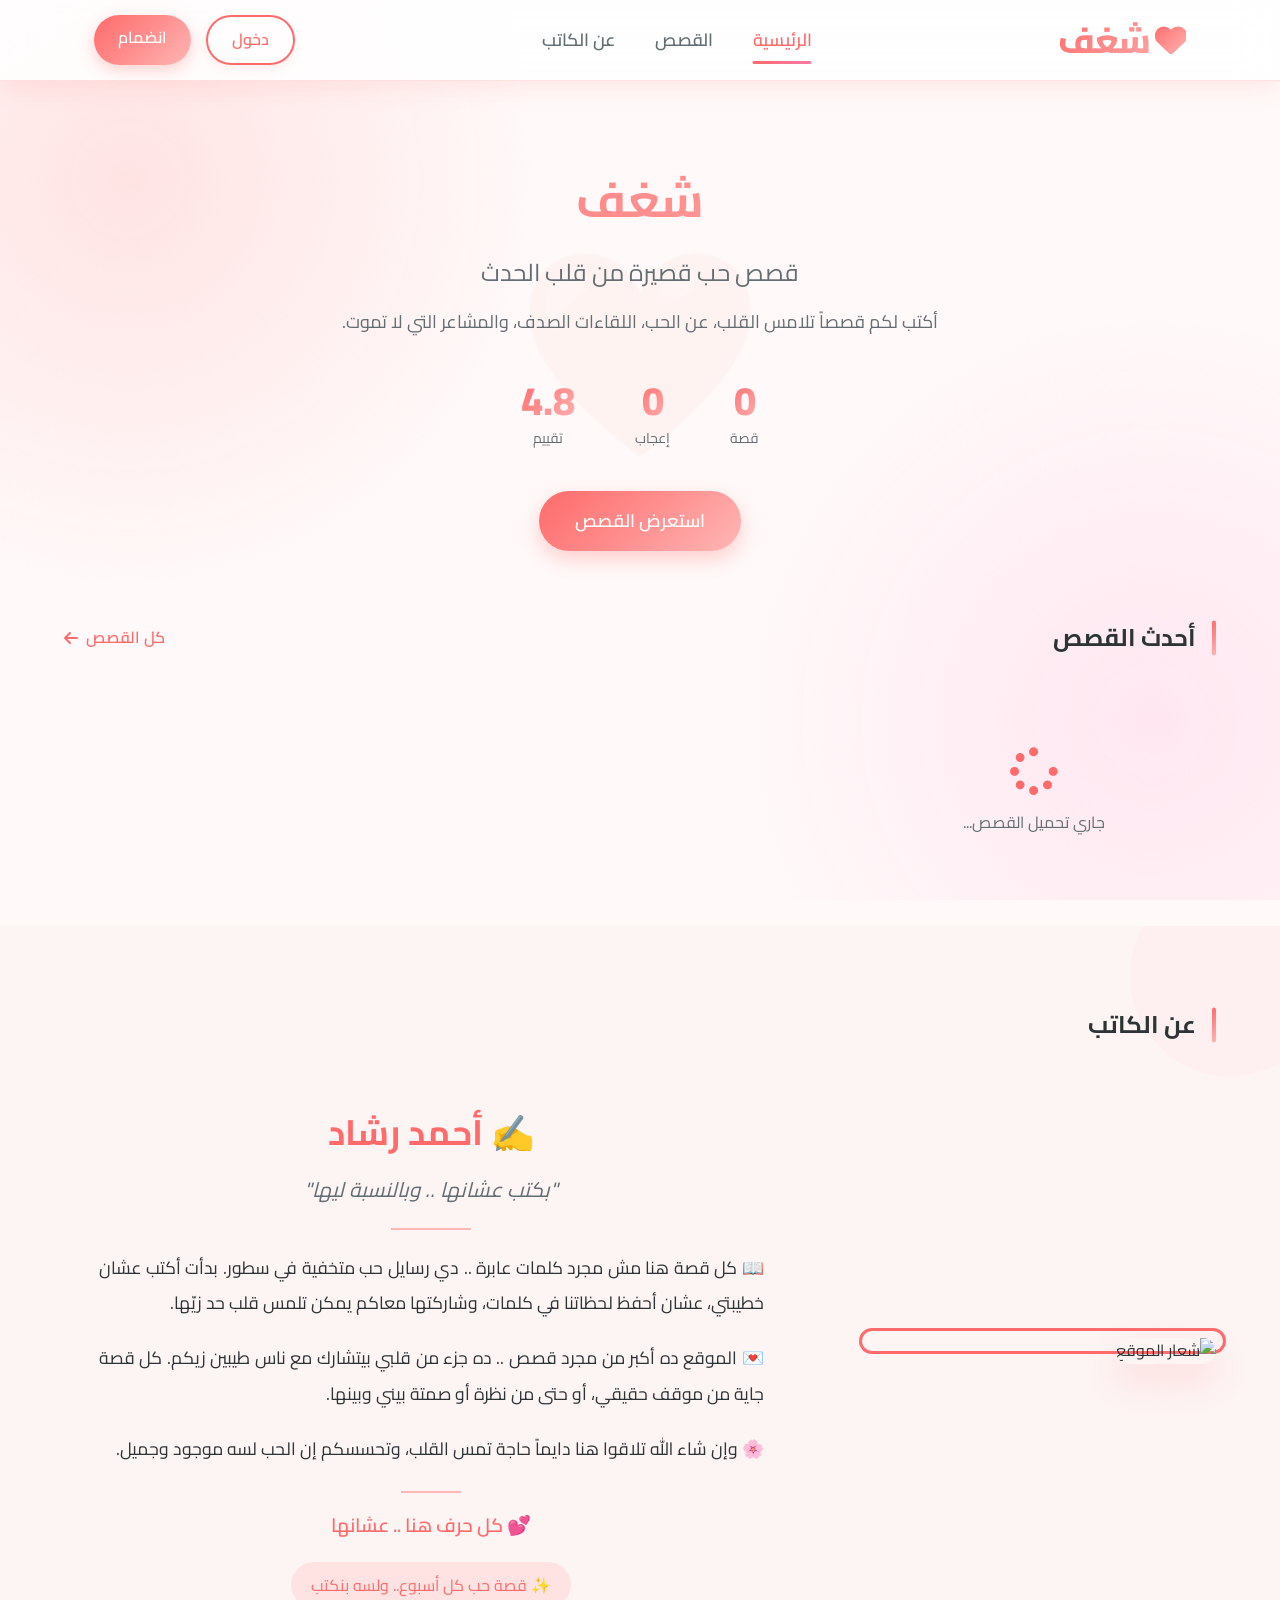
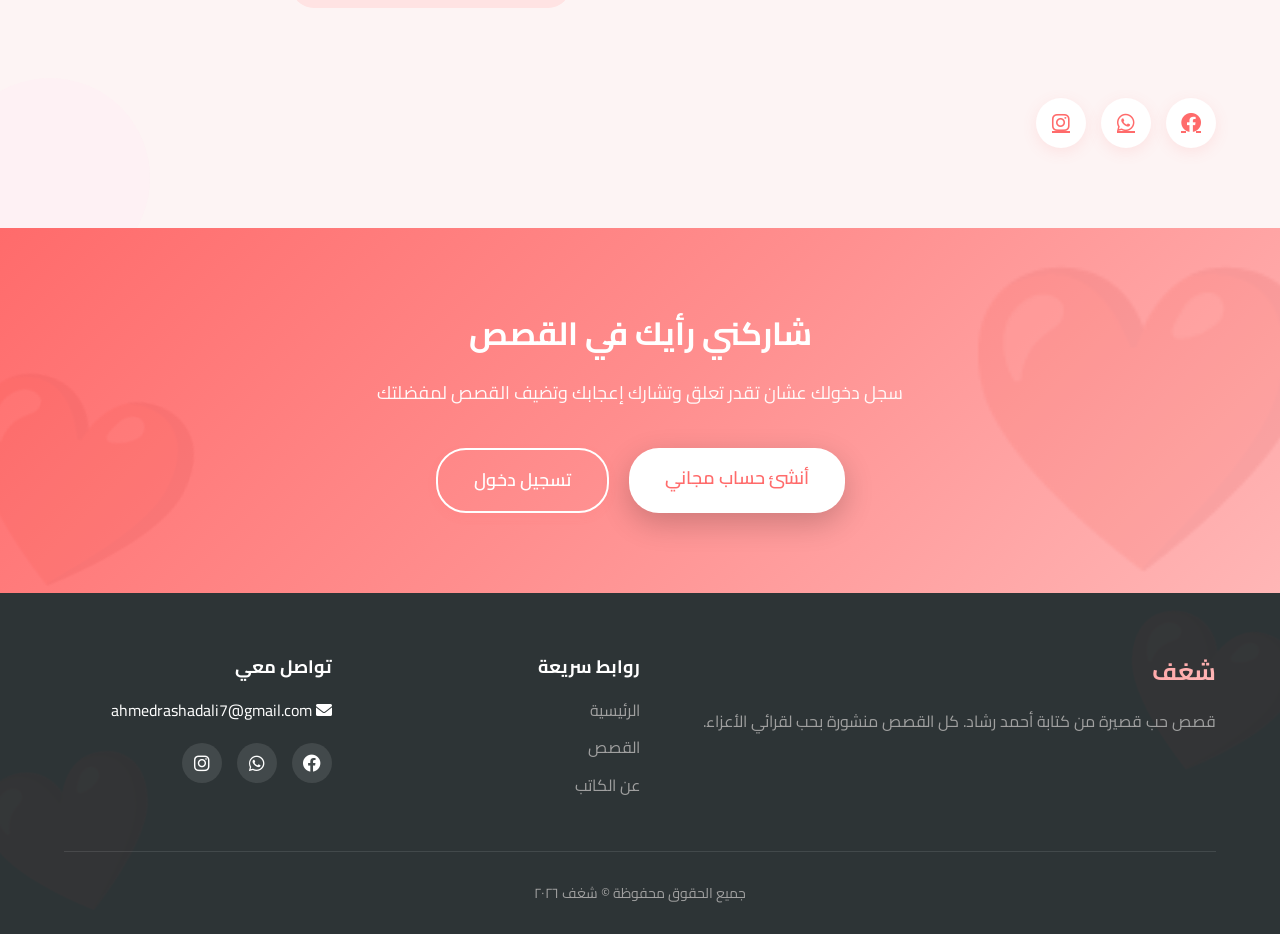
==== commit 90da010a: "Add files via upload" ====
--- a/index.html
+++ b/index.html
@@ -3,7 +3,7 @@
 <head>
     <meta charset="UTF-8">
     <meta name="viewport" content="width=device-width, initial-scale=1.0">
-    <title>شغف - قصص حب رومانسية قصيرة تلامس القلوب</title>
+    <title>شغف - قصص حب رومانسية قصيرة تمس القلوب</title>
     
     <!-- SEO Meta Tags -->
     <meta name="description" content="شغف: قصص حب رومانسية قصيرة من كتابة أحمد رشاد. قصص تلامس القلب عن الحب، اللقاءات الصدف، والمشاعر الصادقة. اقرأ وتفاعل مع مجتمع شغف.">
@@ -114,7 +114,7 @@
                     </div>
                     <div class="stat-item">
                         <span class="stat-number" id="readersCount">0</span>
-                        <span class="stat-label">قارئ</span>
+                        <span class="stat-label">إعجاب</span>
                     </div>
                     <div class="stat-item">
                         <span class="stat-number" id="ratingCount">4.8</span>
@@ -505,4 +505,4 @@
         });
     </script>
 </body>
-</html>
+</html>
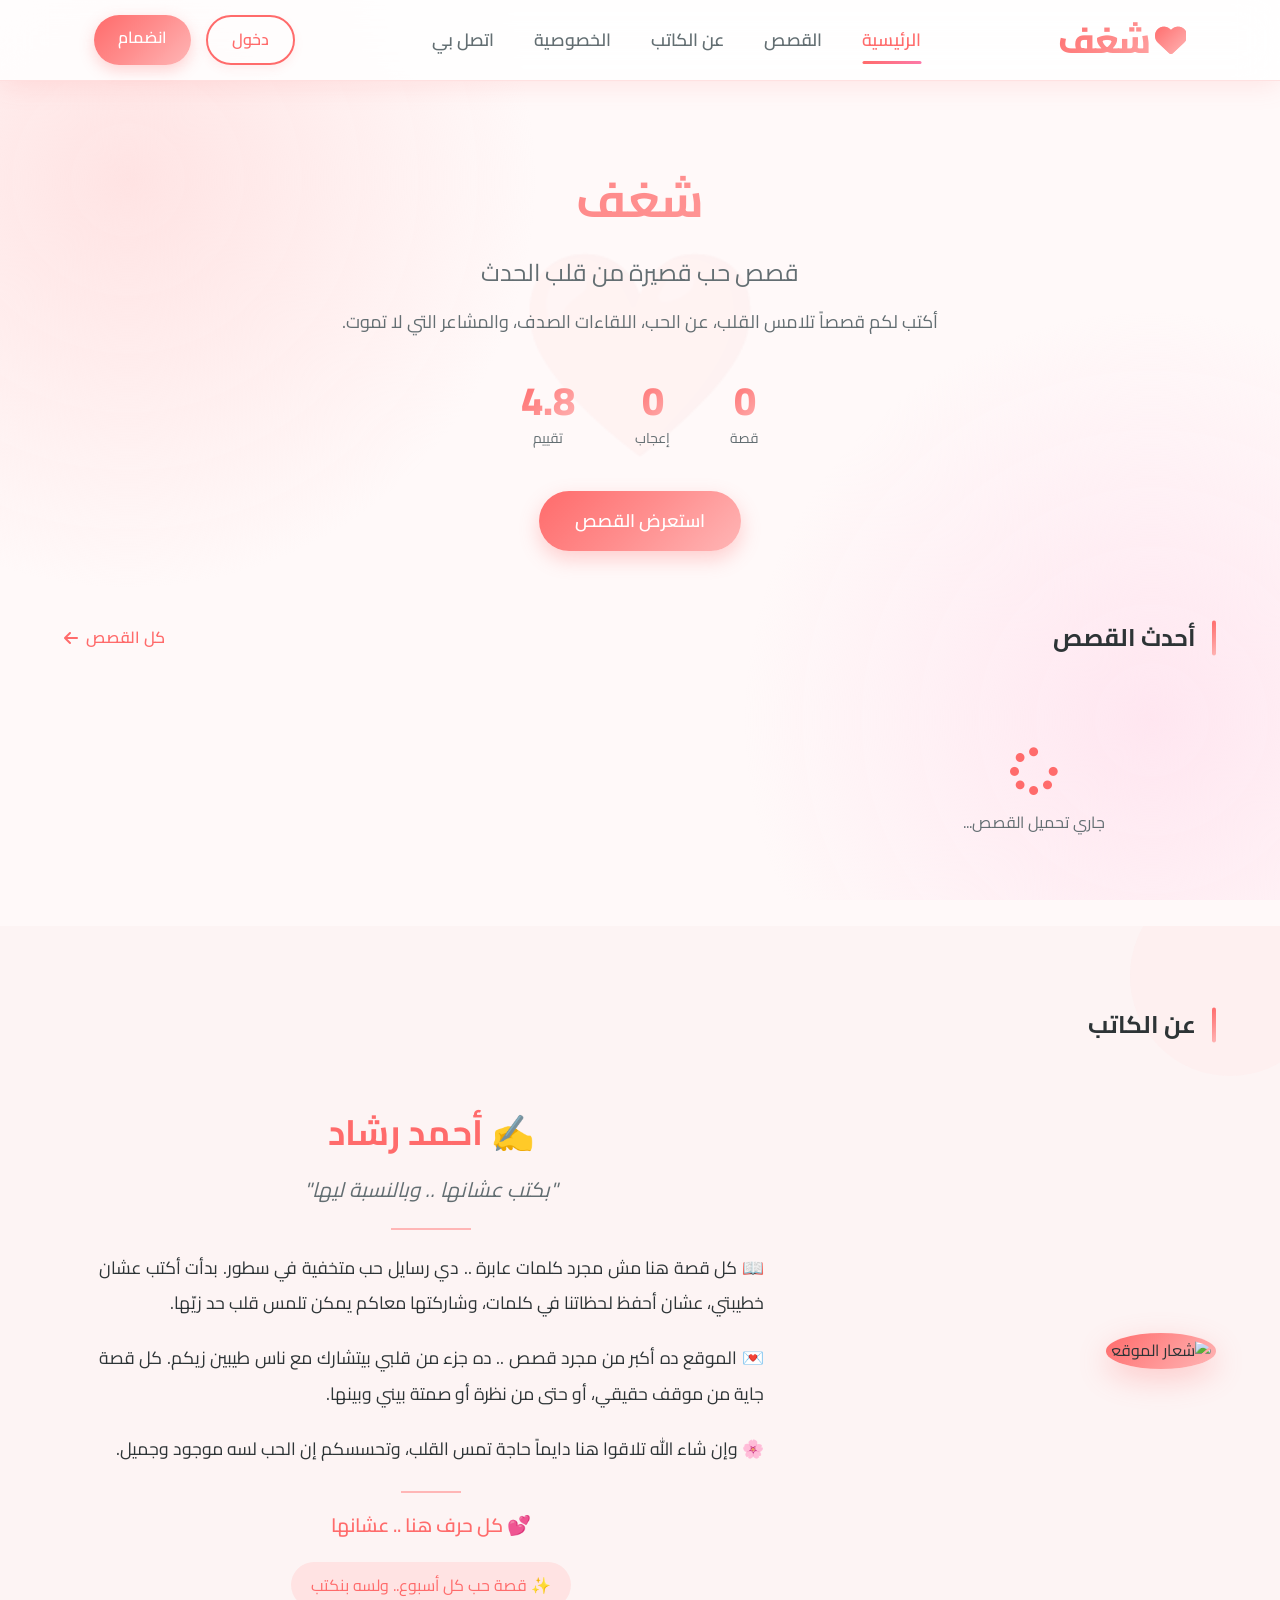
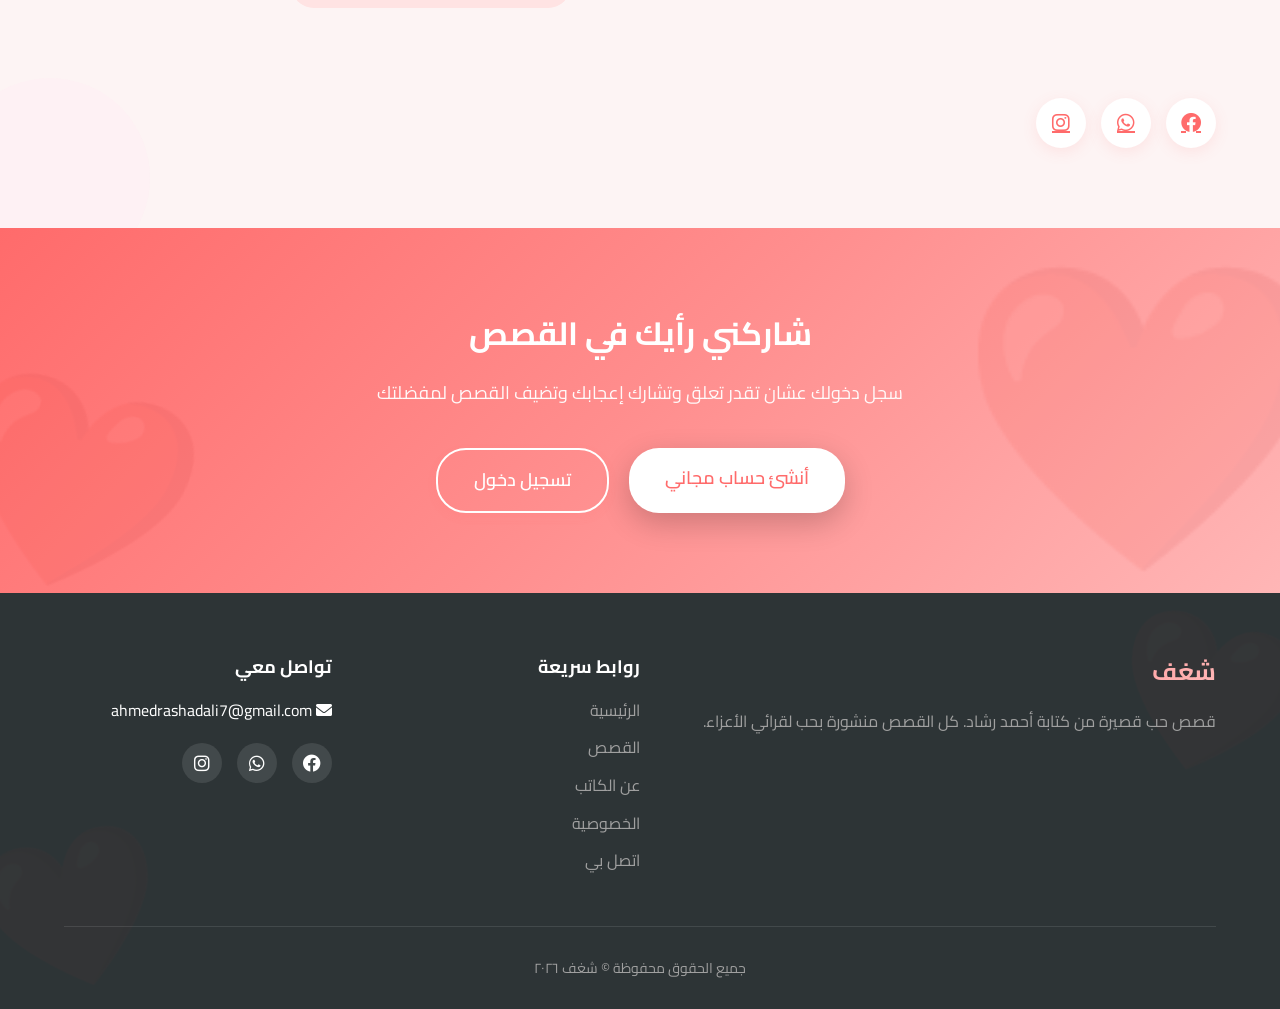
==== commit a8f1d643: "Add files via upload" ====
--- a/index.html
+++ b/index.html
@@ -7,7 +7,7 @@
     
     <!-- SEO Meta Tags -->
     <meta name="description" content="شغف: قصص حب رومانسية قصيرة من كتابة أحمد رشاد. قصص تلامس القلب عن الحب، اللقاءات الصدف، والمشاعر الصادقة. اقرأ وتفاعل مع مجتمع شغف.">
-    <meta name="keywords" content="قصص حب, قصص رومانسية قصيرة, أحمد رشاد, شغف, قصص قبل النوم, روايات حب, قصص عربية, مشاعر, قصص مؤثرة, كاتب قصص, حب, رومانسية, قصص تلامس القلب">
+    <meta name="keywords" content="قصص حب, قصص رومانسية قصيرة, أحمد رشاد, تغريد ياسر, شغف, قصص قبل النوم, روايات حب, قصص عربية, مشاعر, قصص مؤثرة, كاتب قصص, حب, رومانسية, قصص تلامس القلب">
     <meta name="author" content=" أحمد رشاد">
     <meta name="robots" content="index, follow">
     
@@ -45,6 +45,14 @@
   ]
 }
 </script>
+<!-- أيقونة الموقع (Favicon) -->
+<link rel="icon" type="image/png" sizes="32x32" href="/shaghaf/images/favicon-32x32.png">
+<link rel="icon" type="image/png" sizes="16x16" href="/shaghaf/images/favicon-32x32.png">
+<link rel="apple-touch-icon" href="/shaghaf/images/logo.png">
+<!-- Open Graph Image -->
+<meta property="og:image" content="https://ahmedrashadali7-sketch.github.io/shaghaf/images/logo.png">
+<meta property="og:image:width" content="1200">
+<meta property="og:image:height" content="630">
 </head>
 <body>
     <!-- شريط التنقل -->
@@ -58,7 +66,9 @@
                 <ul class="nav-links">
                     <li><a href="index.html" class="active">الرئيسية</a></li>
                     <li><a href="#stories">القصص</a></li>
-                    <li><a href="#about">عن الكاتب</a></li>
+                    <li><a href="about.html">عن الكاتب</a></li>
+                    <li><a href="privacy.html">الخصوصية</a></li>
+                    <li><a href="contact.html">اتصل بي</a></li>
                 </ul>
                 <div class="nav-buttons" id="navButtons">
                     <a href="login.html" class="btn btn-outline">دخول</a>
@@ -86,8 +96,10 @@
         <ul>
             <li><a href="index.html"><i class="fas fa-home"></i> الرئيسية</a></li>
             <li><a href="#stories"><i class="fas fa-book-heart"></i> القصص</a></li>
-            <li><a href="#about"><i class="fas fa-user"></i> عن الكاتب</a></li>
-            <li><a href="#"><i class="fas fa-heart"></i> المفضلة</a></li>
+            <li><a href="about.html"><i class="fas fa-user"></i> عن الكاتب</a></li>
+            <li><a href="privacy.html"><i class="fas fa-lock"></i> الخصوصية</a></li>
+            <li><a href="contact.html"><i class="fas fa-envelope"></i> اتصل بي</a></li>
+            <li><a href="favorites.html"><i class="fas fa-heart"></i> المفضلة</a></li>
         </ul>
         
         <div class="mobile-menu-buttons" id="mobileMenuButtons">
@@ -228,7 +240,9 @@
                     <ul>
                         <li><a href="index.html">الرئيسية</a></li>
                         <li><a href="#stories">القصص</a></li>
-                        <li><a href="#about">عن الكاتب</a></li>
+                        <li><a href="about.html">عن الكاتب</a></li>
+                        <li><a href="privacy.html">الخصوصية</a></li>
+                        <li><a href="contact.html">اتصل بي</a></li>
                     </ul>
                 </div>
                 <div class="footer-section">
@@ -250,22 +264,15 @@
     </footer>
 
     <script type="module">
-        import { initializeApp } from "https://www.gstatic.com/firebasejs/10.8.0/firebase-app.js";
-        import { getFirestore, collection, getDocs, query, orderBy, where } from "https://www.gstatic.com/firebasejs/10.8.0/firebase-firestore.js";
-        import { getAuth, onAuthStateChanged, signOut } from "https://www.gstatic.com/firebasejs/10.8.0/firebase-auth.js";
+        // استيراد Firebase من الملف المركزي
+        import { auth, db } from './js/firebase-config.js';
         
-        const firebaseConfig = {
-            apiKey: "AIzaSyAWQxciHVfYRGaFTgEOnDjQtNb7G-qvaQo",
-            authDomain: "shaghaf-story.firebaseapp.com",
-            projectId: "shaghaf-story",
-            storageBucket: "shaghaf-story.firebasestorage.app",
-            messagingSenderId: "197591948575",
-            appId: "1:197591948575:web:a0aaee7b7971f100c4e42a"
-        };
-
-        const app = initializeApp(firebaseConfig);
-        const db = getFirestore(app);
-        const auth = getAuth(app);
+        // استيراد الدوال المطلوبة
+        import { collection, getDocs, query, orderBy, where } from "https://www.gstatic.com/firebasejs/10.8.0/firebase-firestore.js";
+        import { onAuthStateChanged, signOut } from "https://www.gstatic.com/firebasejs/10.8.0/firebase-auth.js";
+
+        // ✅ تأكد من نجاح الاستيراد
+        console.log('✅ Firebase initialized from config');
 
         // ===== تحميل القصص =====
         async function loadStories() {
--- a/css/style.css
+++ b/css/style.css
@@ -1103,20 +1103,23 @@
 .author-image::before {
     content: '';
     position: absolute;
+    width: 100px;
     top: -10px;
     right: -10px;
     width: 100%;
     height: 100%;
-    border: 3px solid var(--primary);
     border-radius: var(--radius-lg);
     z-index: -1;
 }
 
 .author-image img {
-    width: 100%;
-    border-radius: var(--radius-lg);
-    box-shadow: var(--shadow-lg);
-    transition: transform 0.3s;
+    width: 250px;
+    height: 250px;
+    border-radius: 50%;
+    object-fit: cover;
+    padding: 5px;
+    background: linear-gradient(135deg, #ff6b6b, #ffb6b6);
+    box-shadow: 0 10px 30px rgba(255,107,107,0.3);
 }
 
 .author-image:hover img {
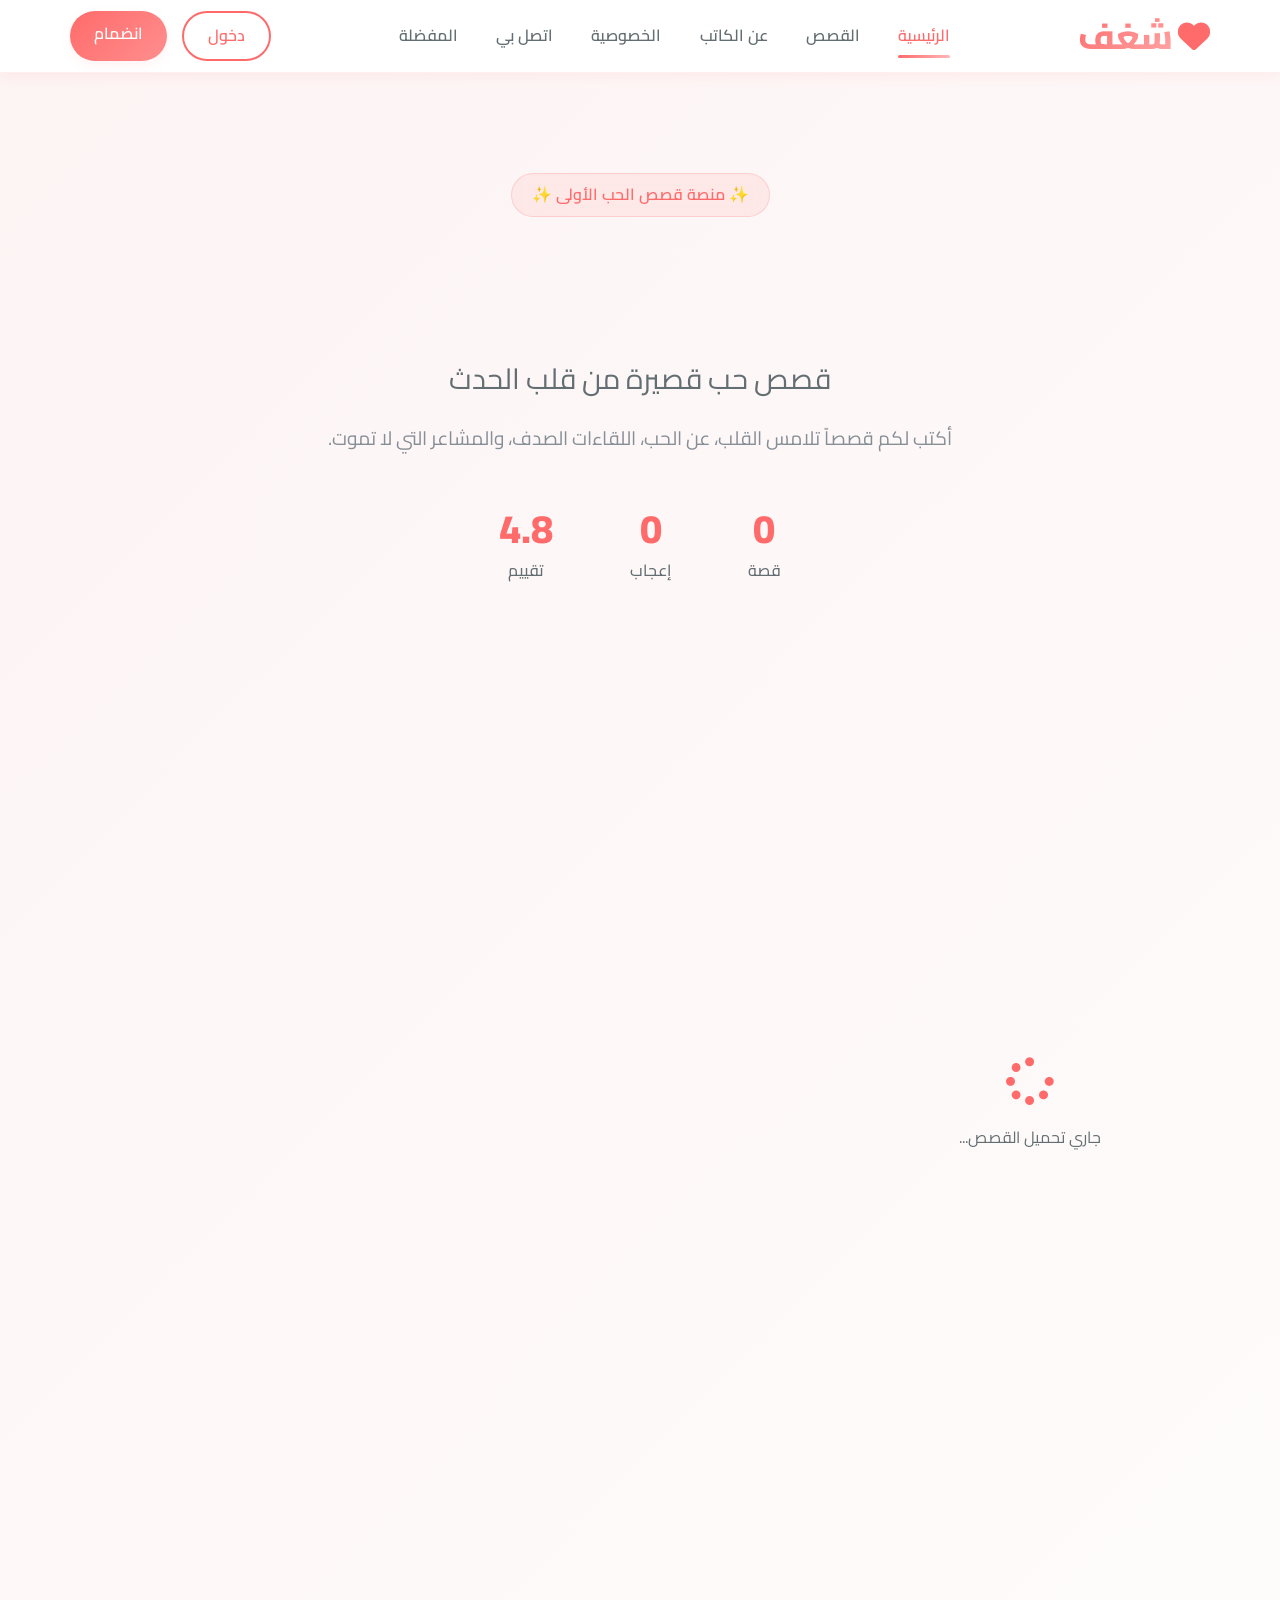
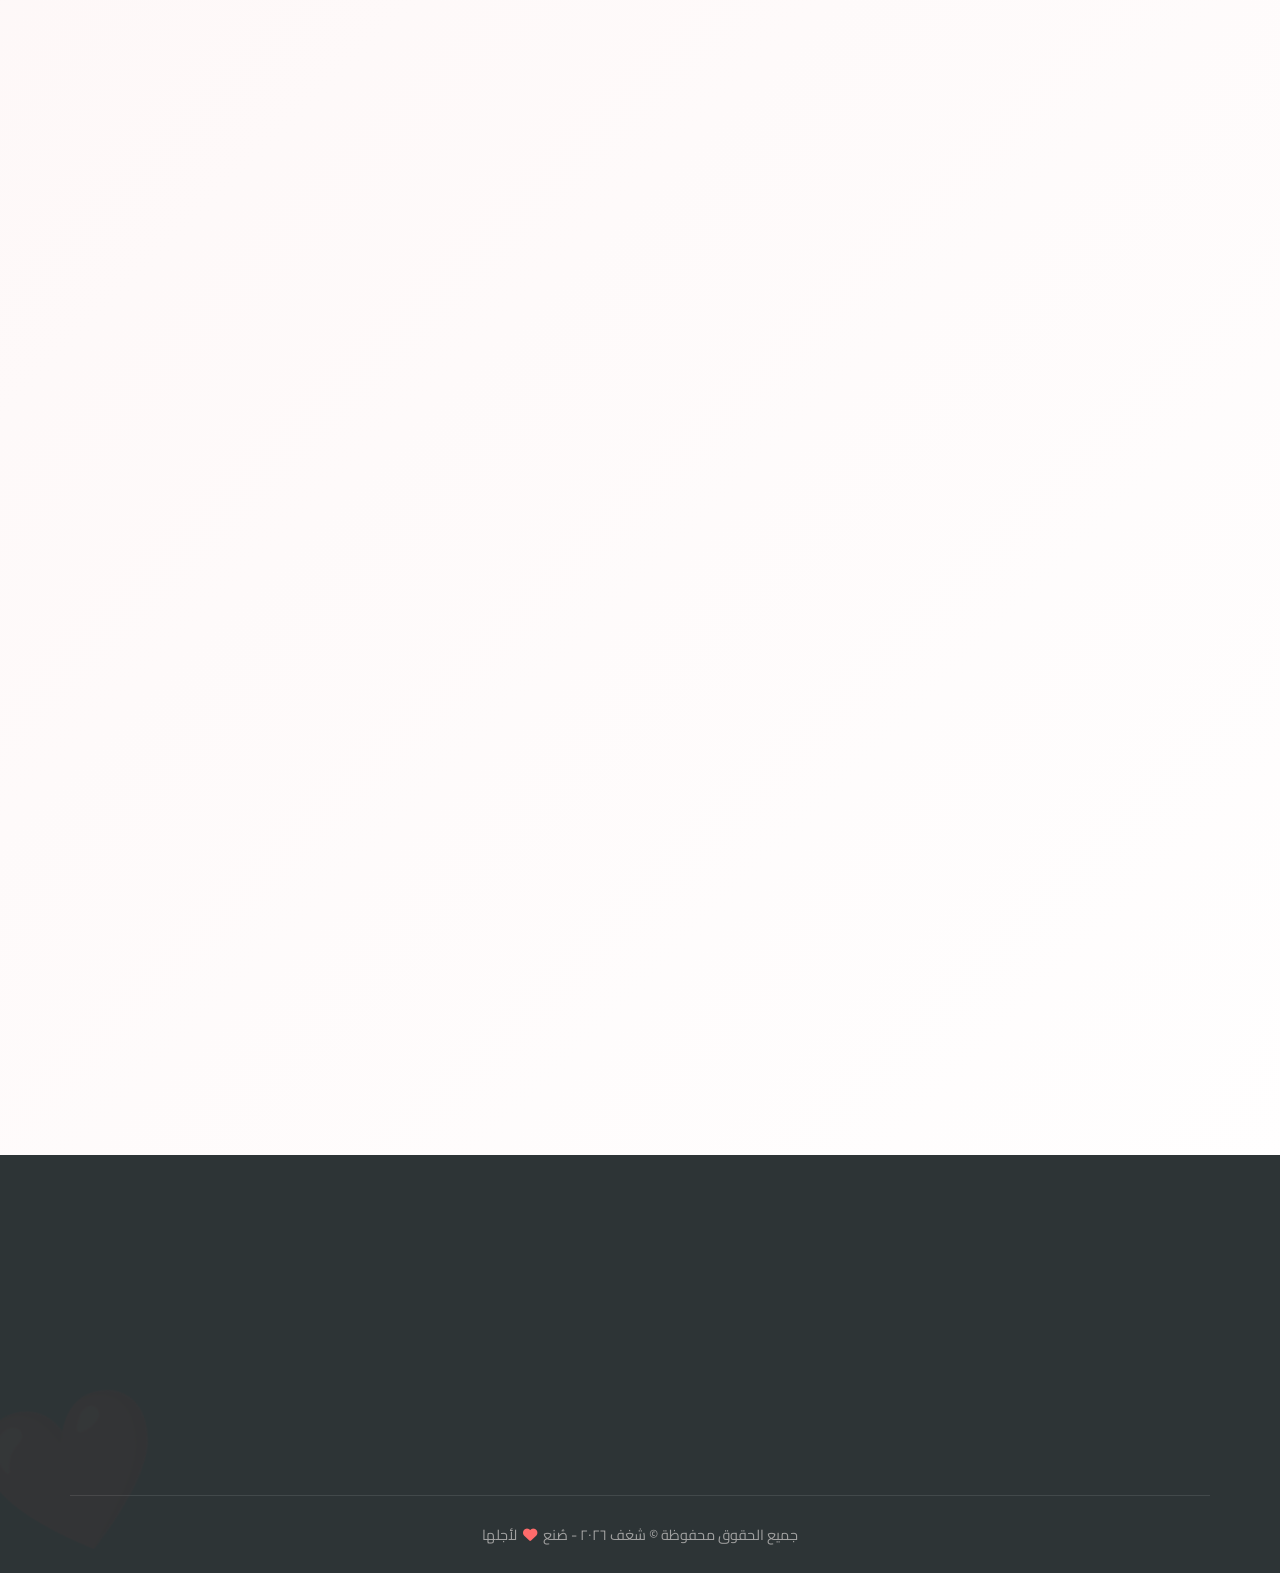
==== commit d9043ea1: "Add files via upload" ====
--- a/index.html
+++ b/index.html
@@ -2,57 +2,1502 @@
 <html lang="ar" dir="rtl">
 <head>
     <meta charset="UTF-8">
-    <meta name="viewport" content="width=device-width, initial-scale=1.0">
-    <title>شغف - قصص حب رومانسية قصيرة تمس القلوب</title>
+    <meta name="viewport" content="width=device-width, initial-scale=1.0, maximum-scale=5.0, user-scalable=yes">
+    <title>شغف - قصص حب رومانسية تلامس القلب</title>
     
     <!-- SEO Meta Tags -->
-    <meta name="description" content="شغف: قصص حب رومانسية قصيرة من كتابة أحمد رشاد. قصص تلامس القلب عن الحب، اللقاءات الصدف، والمشاعر الصادقة. اقرأ وتفاعل مع مجتمع شغف.">
-    <meta name="keywords" content="قصص حب, قصص رومانسية قصيرة, أحمد رشاد, تغريد ياسر, شغف, قصص قبل النوم, روايات حب, قصص عربية, مشاعر, قصص مؤثرة, كاتب قصص, حب, رومانسية, قصص تلامس القلب">
-    <meta name="author" content=" أحمد رشاد">
+    <meta name="description" content="شغف: منصة قصص الحب الرومانسية القصيرة. قصص تلامس القلب عن الحب، اللقاءات الصدف، والمشاعر الصادقة. اقرأ واستمتع وتفاعل مع مجتمع شغف.">
+    <meta name="keywords" content="قصص حب, قصص رومانسية, أحمد رشاد, شغف, قصص قبل النوم, روايات حب, قصص عربية, مشاعر, قصص مؤثرة">
+    <meta name="author" content="أحمد رشاد">
     <meta name="robots" content="index, follow">
     
     <!-- Open Graph / Facebook -->
     <meta property="og:type" content="website">
-    <meta property="og:url" content="https://shaghaf.com/">
-    <meta property="og:title" content="شغف - قصص حب رومانسية قصيرة">
-    <meta property="og:description" content="اقرأ أجمل قصص الحب القصيرة التي تلامس القلب. قصص من كتابة  أحمد رشاد.">
-    <meta property="og:image" content="https://shaghaf.com/images/og-image.jpg">
+    <meta property="og:url" content="https://ahmedrashadali7-sketch.github.io/shaghaf/">
+    <meta property="og:title" content="شغف - قصص حب رومانسية تلامس القلب">
+    <meta property="og:description" content="اقرأ أجمل قصص الحب القصيرة التي تلامس القلب. قصص من كتابة أحمد رشاد.">
+    <meta property="og:image" content="https://i.postimg.cc/dQfwk8wW/logo.png">
     
     <!-- Twitter -->
     <meta property="twitter:card" content="summary_large_image">
-    <meta property="twitter:url" content="https://shaghaf.com/">
-    <meta property="twitter:title" content="شغف - قصص حب رومانسية قصيرة">
+    <meta property="twitter:url" content="https://ahmedrashadali7-sketch.github.io/shaghaf/">
+    <meta property="twitter:title" content="شغف - قصص حب رومانسية تلامس القلب">
     <meta property="twitter:description" content="اقرأ أجمل قصص الحب القصيرة التي تلامس القلب.">
-    <meta property="twitter:image" content="https://shaghaf.com/images/og-image.jpg">
+    <meta property="twitter:image" content="https://i.postimg.cc/dQfwk8wW/logo.png">
     
-    <!-- CSS -->
-    <link rel="stylesheet" href="css/style.css">
+    <!-- Fonts & Icons -->
     <link rel="preconnect" href="https://fonts.googleapis.com">
     <link rel="preconnect" href="https://fonts.gstatic.com" crossorigin>
-    <link href="https://fonts.googleapis.com/css2?family=Cairo:wght@300;400;600;700&display=swap" rel="stylesheet">
+    <link href="https://fonts.googleapis.com/css2?family=Cairo:wght@300;400;600;700;800&family=Amiri:wght@400;700&display=swap" rel="stylesheet">
     <link rel="stylesheet" href="https://cdnjs.cloudflare.com/ajax/libs/font-awesome/6.0.0/css/all.min.css">
+    
+    <!-- Favicon -->
+    <link rel="icon" type="image/png" sizes="32x32" href="https://i.postimg.cc/dQfwk8wW/logo.png">
+    <link rel="icon" type="image/png" sizes="16x16" href="https://i.postimg.cc/dQfwk8wW/logo.png">
+    <link rel="apple-touch-icon" href="https://i.postimg.cc/dQfwk8wW/logo.png">
+    
+    <!-- AOS Animation -->
+    <link href="https://unpkg.com/aos@2.3.1/dist/aos.css" rel="stylesheet">
+    
+    <!-- Schema.org -->
     <script type="application/ld+json">
-{
-  "@context": "https://schema.org",
-  "@type": "Organization",
-  "name": "شغف",
-  "url": "https://ahmedrashadali7-sketch.github.io/shaghaf/",
-  "logo": "https://ahmedrashadali7-sketch.github.io/shaghaf/images/logo.png",
-  "sameAs": [
-    "https://www.facebook.com/shaghaf",
-    "https://twitter.com/shaghaf",
-    "https://www.instagram.com/shaghaf"
-  ]
-}
-</script>
-<!-- أيقونة الموقع (Favicon) -->
-<link rel="icon" type="image/png" sizes="32x32" href="/shaghaf/images/favicon-32x32.png">
-<link rel="icon" type="image/png" sizes="16x16" href="/shaghaf/images/favicon-32x32.png">
-<link rel="apple-touch-icon" href="/shaghaf/images/logo.png">
-<!-- Open Graph Image -->
-<meta property="og:image" content="https://ahmedrashadali7-sketch.github.io/shaghaf/images/logo.png">
-<meta property="og:image:width" content="1200">
-<meta property="og:image:height" content="630">
+    {
+        "@context": "https://schema.org",
+        "@type": "Organization",
+        "name": "شغف",
+        "url": "https://ahmedrashadali7-sketch.github.io/shaghaf/",
+        "logo": "https://i.postimg.cc/dQfwk8wW/logo.png",
+        "sameAs": [
+            "https://www.facebook.com/share/181xfpEgzs/",
+            "https://www.instagram.com/ahmedrashadali9",
+            "https://wa.me/962779248377"
+        ]
+    }
+    </script>
+    
+    <style>
+        /* ===== المتغيرات العامة ===== */
+        :root {
+            --primary: #ff6b6b;
+            --primary-light: #ffe3e3;
+            --primary-dark: #fa5252;
+            --secondary: #ffb6b6;
+            --secondary-light: #ffe9e9;
+            --text-dark: #2d3436;
+            --text-soft: #636e72;
+            --text-light: #868e96;
+            --white: #ffffff;
+            --shadow-sm: 0 4px 12px rgba(255, 107, 107, 0.08);
+            --shadow-md: 0 8px 24px rgba(255, 107, 107, 0.12);
+            --shadow-lg: 0 16px 32px rgba(255, 107, 107, 0.16);
+            --shadow-xl: 0 24px 48px rgba(255, 107, 107, 0.2);
+            --radius-sm: 12px;
+            --radius-md: 20px;
+            --radius-lg: 30px;
+            --radius-xl: 40px;
+            --radius-2xl: 60px;
+            --radius-circle: 50%;
+            --transition-fast: 0.2s ease;
+            --transition-normal: 0.3s ease;
+            --transition-slow: 0.5s ease;
+            --transition-bounce: 0.5s cubic-bezier(0.68, -0.55, 0.265, 1.55);
+        }
+
+        * {
+            margin: 0;
+            padding: 0;
+            box-sizing: border-box;
+        }
+        
+        html {
+            font-size: 16px;
+            scroll-behavior: smooth;
+        }
+        
+        body {
+            font-family: 'Cairo', sans-serif;
+            background: linear-gradient(135deg, #fdf4f4 0%, #ffffff 100%);
+            min-height: 100vh;
+            color: var(--text-dark);
+            line-height: 1.6;
+            overflow-x: hidden;
+        }
+        
+        /* ===== شريط التنقل ===== */
+        .navbar {
+            background: rgba(255, 255, 255, 0.95);
+            backdrop-filter: blur(10px);
+            -webkit-backdrop-filter: blur(10px);
+            box-shadow: var(--shadow-sm);
+            position: sticky;
+            top: 0;
+            z-index: 1000;
+            border-bottom: 1px solid rgba(255, 107, 107, 0.1);
+        }
+        
+        .container {
+            width: 100%;
+            max-width: 1200px;
+            margin: 0 auto;
+            padding: 0 clamp(15px, 4vw, 30px);
+        }
+        
+        .nav-content {
+            display: flex;
+            justify-content: space-between;
+            align-items: center;
+            height: clamp(60px, 8vh, 80px);
+        }
+        
+        .logo {
+            font-size: clamp(1.5rem, 5vw, 2.2rem);
+            font-weight: 800;
+            background: linear-gradient(135deg, var(--primary), var(--secondary));
+            -webkit-background-clip: text;
+            -webkit-text-fill-color: transparent;
+            display: flex;
+            align-items: center;
+            gap: clamp(3px, 1vw, 5px);
+            text-decoration: none;
+        }
+        
+        .logo i {
+            font-size: clamp(1.3rem, 4vw, 2rem);
+            color: var(--primary);
+            background: none;
+            -webkit-text-fill-color: var(--primary);
+            animation: heartbeat 1.5s infinite;
+        }
+        
+        @keyframes heartbeat {
+            0%, 100% { transform: scale(1); }
+            50% { transform: scale(1.1); }
+        }
+        
+        .nav-links {
+            display: flex;
+            gap: clamp(15px, 3vw, 40px);
+            list-style: none;
+        }
+        
+        .nav-links a {
+            font-weight: 600;
+            color: var(--text-soft);
+            text-decoration: none;
+            padding: 8px 0;
+            position: relative;
+            font-size: clamp(0.85rem, 2vw, 1rem);
+            white-space: nowrap;
+        }
+        
+        .nav-links a::after {
+            content: '';
+            position: absolute;
+            bottom: 0;
+            left: 50%;
+            transform: translateX(-50%);
+            width: 0;
+            height: 3px;
+            background: linear-gradient(90deg, var(--primary), var(--secondary));
+            transition: width 0.3s;
+            border-radius: 3px;
+        }
+        
+        .nav-links a:hover::after,
+        .nav-links a.active::after {
+            width: 100%;
+        }
+        
+        .nav-links a:hover,
+        .nav-links a.active {
+            color: var(--primary);
+        }
+        
+        .nav-buttons {
+            display: flex;
+            gap: clamp(8px, 2vw, 15px);
+        }
+        
+        /* ===== الأزرار ===== */
+        .btn {
+            padding: clamp(6px, 1.5vw, 10px) clamp(12px, 3vw, 24px);
+            border-radius: 50px;
+            font-weight: 600;
+            transition: all 0.3s;
+            cursor: pointer;
+            border: none;
+            text-decoration: none;
+            display: inline-block;
+            font-size: clamp(0.8rem, 2vw, 1rem);
+            white-space: nowrap;
+        }
+        
+        .btn-outline {
+            border: 2px solid var(--primary);
+            color: var(--primary);
+            background: transparent;
+        }
+        
+        .btn-outline:hover {
+            background: var(--primary);
+            color: white;
+            transform: translateY(-2px);
+            box-shadow: var(--shadow-md);
+        }
+        
+        .btn-primary {
+            background: linear-gradient(135deg, var(--primary), #ff8e8e);
+            color: white;
+            box-shadow: var(--shadow-sm);
+        }
+        
+        .btn-primary:hover {
+            transform: translateY(-2px);
+            box-shadow: var(--shadow-md);
+        }
+        
+        .btn-large {
+            padding: clamp(10px, 2vw, 14px) clamp(20px, 4vw, 36px);
+            font-size: clamp(0.95rem, 2.5vw, 1.2rem);
+        }
+        
+        .btn-glow {
+            animation: glow 2s infinite;
+        }
+        
+        @keyframes glow {
+            0%, 100% { box-shadow: 0 0 20px rgba(255, 107, 107, 0.3); }
+            50% { box-shadow: 0 0 40px rgba(255, 107, 107, 0.5); }
+        }
+        
+        .btn-secondary {
+            background: linear-gradient(135deg, #fff5f5, white);
+            color: var(--primary);
+            border: 2px solid #ffb6b6;
+            padding: clamp(6px, 1.5vh, 8px) clamp(12px, 3vw, 20px);
+            border-radius: 30px;
+            font-size: clamp(0.85rem, 2.2vw, 0.9rem);
+            font-weight: 600;
+            text-decoration: none;
+            transition: all 0.3s;
+        }
+        
+        .btn-secondary:hover {
+            background: var(--primary);
+            color: white;
+            border-color: var(--primary);
+            transform: translateY(-2px);
+            box-shadow: 0 5px 15px rgba(255, 107, 107, 0.3);
+        }
+        
+        .btn-read {
+            background: transparent;
+            color: var(--primary);
+            border: 2px solid var(--primary);
+            padding: 8px 20px;
+            border-radius: 30px;
+            font-weight: 600;
+            text-decoration: none;
+            transition: all 0.3s;
+            display: inline-flex;
+            align-items: center;
+            gap: 8px;
+        }
+        
+        .btn-read:hover {
+            background: var(--primary);
+            color: white;
+            transform: translateY(-2px);
+            box-shadow: var(--shadow-md);
+        }
+        
+        /* ===== زر القائمة الجانبية (مطابق لباقي الصفحات) ===== */
+        .mobile-menu-btn {
+            display: none;
+            background: none;
+            border: none;
+            font-size: clamp(1.5rem, 5vw, 1.8rem);
+            color: var(--primary);
+            cursor: pointer;
+            width: 40px;
+            height: 40px;
+            border-radius: 50%;
+            transition: background 0.3s;
+            align-items: center;
+            justify-content: center;
+        }
+        
+        .mobile-menu-btn:hover {
+            background: var(--primary-light);
+        }
+        
+        /* ===== قائمة المستخدم ===== */
+        .user-menu {
+            position: relative;
+        }
+        
+        .user-avatar {
+            width: 40px;
+            height: 40px;
+            border-radius: 50%;
+            cursor: pointer;
+            border: 2px solid var(--primary);
+            transition: all 0.3s;
+            object-fit: cover;
+        }
+        
+        .user-avatar:hover {
+            transform: scale(1.1);
+            box-shadow: var(--shadow-md);
+        }
+        
+        .user-dropdown {
+            position: absolute;
+            top: 50px;
+            left: 0;
+            background: white;
+            border-radius: var(--radius-sm);
+            box-shadow: var(--shadow-lg);
+            padding: 10px;
+            min-width: 150px;
+            display: none;
+            z-index: 100;
+            border: 1px solid var(--primary-light);
+        }
+        
+        .user-dropdown.show {
+            display: block;
+        }
+        
+        .user-dropdown a {
+            display: flex;
+            align-items: center;
+            gap: 8px;
+            padding: 10px;
+            color: var(--text-dark);
+            text-decoration: none;
+            transition: all 0.3s;
+            border-radius: var(--radius-sm);
+        }
+        
+        .user-dropdown a:hover {
+            background: var(--primary-light);
+            color: var(--primary);
+        }
+        
+        /* ===== القائمة الجانبية الفاخرة (مطابقة لباقي الصفحات) ===== */
+        .mobile-menu {
+            position: fixed;
+            top: 0;
+            right: -100%;
+            width: min(85%, 380px);
+            height: 100vh;
+            background: linear-gradient(145deg, #ffffff, #fff5f5);
+            box-shadow: -10px 0 40px rgba(255, 107, 107, 0.25);
+            transition: right 0.5s cubic-bezier(0.68, -0.55, 0.265, 1.55);
+            z-index: 1001;
+            padding: clamp(20px, 5vh, 30px) clamp(15px, 3vw, 25px);
+            overflow-y: auto;
+            border-left: 1px solid rgba(255, 107, 107, 0.2);
+            backdrop-filter: blur(10px);
+            -webkit-backdrop-filter: blur(10px);
+        }
+
+        .mobile-menu.active {
+            right: 0;
+        }
+
+        .mobile-menu.loading {
+            position: relative;
+        }
+
+        .mobile-menu.loading::after {
+            content: '';
+            position: absolute;
+            top: 0;
+            left: 0;
+            width: 100%;
+            height: 100%;
+            background: rgba(255, 255, 255, 0.8);
+            backdrop-filter: blur(5px);
+            -webkit-backdrop-filter: blur(5px);
+            z-index: 10;
+        }
+
+        .mobile-menu.loading::before {
+            content: '';
+            position: absolute;
+            top: 50%;
+            left: 50%;
+            transform: translate(-50%, -50%);
+            width: 50px;
+            height: 50px;
+            border: 4px solid var(--primary-light);
+            border-top-color: var(--primary);
+            border-radius: 50%;
+            animation: spin 1s infinite linear;
+            z-index: 11;
+        }
+
+        @keyframes spin {
+            to { transform: translate(-50%, -50%) rotate(360deg); }
+        }
+
+        /* زخارف رومانسية */
+        .mobile-menu::before {
+            content: '❤️';
+            position: absolute;
+            bottom: 20px;
+            left: 20px;
+            font-size: clamp(80px, 20vw, 150px);
+            opacity: 0.05;
+            transform: rotate(-15deg);
+            pointer-events: none;
+            animation: floatHeart 6s infinite ease-in-out;
+        }
+
+        .mobile-menu::after {
+            content: '💌';
+            position: absolute;
+            top: 20px;
+            right: 20px;
+            font-size: clamp(60px, 15vw, 100px);
+            opacity: 0.05;
+            transform: rotate(15deg);
+            pointer-events: none;
+            animation: floatHeart 8s infinite ease-in-out reverse;
+        }
+
+        @keyframes floatHeart {
+            0%, 100% { transform: translateY(0) rotate(-15deg) scale(1); }
+            50% { transform: translateY(-20px) rotate(-10deg) scale(1.1); }
+        }
+
+        /* رأس القائمة */
+        .mobile-menu-header {
+            display: flex;
+            align-items: center;
+            gap: clamp(10px, 2vw, 15px);
+            margin-bottom: clamp(25px, 6vh, 40px);
+            padding-bottom: clamp(15px, 3vh, 20px);
+            border-bottom: 2px solid rgba(255, 107, 107, 0.2);
+            position: relative;
+        }
+
+        .mobile-menu-header .logo-mini {
+            width: clamp(45px, 8vw, 55px);
+            height: clamp(45px, 8vw, 55px);
+            background: linear-gradient(135deg, #ff6b6b, #ffb6b6);
+            border-radius: clamp(12px, 3vw, 15px);
+            display: flex;
+            align-items: center;
+            justify-content: center;
+            color: white;
+            font-size: clamp(1.5rem, 4vw, 2rem);
+            box-shadow: 0 10px 20px rgba(255, 107, 107, 0.3);
+            transform: rotate(5deg);
+            transition: transform 0.3s;
+        }
+
+        .mobile-menu-header .logo-mini:hover {
+            transform: rotate(0deg) scale(1.1);
+        }
+
+        .mobile-menu-header h3 {
+            font-size: clamp(1.3rem, 4vw, 1.8rem);
+            background: linear-gradient(135deg, #ff6b6b, #ffb6b6);
+            -webkit-background-clip: text;
+            -webkit-text-fill-color: transparent;
+            font-weight: 800;
+        }
+
+        /* زر الإغلاق */
+        .mobile-menu-close {
+            position: absolute;
+            top: clamp(15px, 4vh, 20px);
+            left: clamp(15px, 4vw, 20px);
+            width: clamp(35px, 6vw, 40px);
+            height: clamp(35px, 6vw, 40px);
+            background: rgba(255, 107, 107, 0.1);
+            border: none;
+            border-radius: 50%;
+            color: #ff6b6b;
+            font-size: clamp(1.1rem, 3vw, 1.3rem);
+            cursor: pointer;
+            display: flex;
+            align-items: center;
+            justify-content: center;
+            transition: all 0.3s;
+            z-index: 10;
+            backdrop-filter: blur(5px);
+            -webkit-backdrop-filter: blur(5px);
+            border: 1px solid rgba(255, 107, 107, 0.2);
+        }
+
+        .mobile-menu-close:hover {
+            background: #ff6b6b;
+            color: white;
+            transform: rotate(90deg) scale(1.1);
+            box-shadow: 0 5px 15px rgba(255, 107, 107, 0.4);
+        }
+
+        /* بطاقة المستخدم */
+        .mobile-user-info {
+            display: flex;
+            align-items: center;
+            gap: clamp(12px, 2.5vw, 15px);
+            margin: clamp(30px, 8vh, 40px) 0 clamp(20px, 4vh, 25px);
+            padding: clamp(12px, 2.5vh, 15px);
+            background: linear-gradient(135deg, rgba(255, 107, 107, 0.05), rgba(255, 182, 182, 0.05));
+            border-radius: clamp(15px, 4vw, 20px);
+            border: 1px solid rgba(255, 107, 107, 0.15);
+            transition: all 0.3s;
+            cursor: pointer;
+            position: relative;
+            overflow: hidden;
+        }
+
+        .mobile-user-info::before {
+            content: '';
+            position: absolute;
+            top: -50%;
+            left: -50%;
+            width: 200%;
+            height: 200%;
+            background: radial-gradient(circle, rgba(255, 107, 107, 0.1) 0%, transparent 70%);
+            opacity: 0;
+            transition: opacity 0.5s;
+            pointer-events: none;
+        }
+
+        .mobile-user-info:hover::before {
+            opacity: 1;
+        }
+
+        .mobile-user-info:hover {
+            background: linear-gradient(135deg, rgba(255, 107, 107, 0.1), rgba(255, 182, 182, 0.1));
+            transform: translateY(-3px);
+            border-color: #ff6b6b;
+        }
+
+        .mobile-user-avatar {
+            width: clamp(45px, 9vw, 55px);
+            height: clamp(45px, 9vw, 55px);
+            border-radius: 50%;
+            border: 3px solid transparent;
+            background: linear-gradient(135deg, #ff6b6b, #ffb6b6) border-box;
+            -webkit-mask: linear-gradient(#fff 0 0) padding-box, linear-gradient(#fff 0 0);
+            mask: linear-gradient(#fff 0 0) padding-box, linear-gradient(#fff 0 0);
+            object-fit: cover;
+            box-shadow: 0 5px 15px rgba(255, 107, 107, 0.3);
+        }
+
+        .mobile-user-details {
+            flex: 1;
+        }
+
+        .mobile-user-details h4 {
+            font-size: clamp(1rem, 2.8vw, 1.1rem);
+            color: #2d3436;
+            margin-bottom: 3px;
+            font-weight: 700;
+        }
+
+        .mobile-user-details p {
+            font-size: clamp(0.75rem, 2vw, 0.85rem);
+            color: #636e72;
+            display: flex;
+            align-items: center;
+            gap: 5px;
+        }
+
+        .mobile-user-details p i {
+            color: #ff6b6b;
+            font-size: 0.8rem;
+        }
+
+        /* عناصر القائمة */
+        .mobile-menu ul {
+            list-style: none;
+            margin: 0 0 clamp(20px, 5vh, 30px) 0;
+            padding: 0;
+        }
+
+        .mobile-menu ul li {
+            margin-bottom: clamp(8px, 1.8vh, 12px);
+            transform: translateX(-30px);
+            opacity: 0;
+            animation: slideInRight 0.5s ease forwards;
+        }
+
+        .mobile-menu ul li:nth-child(1) { animation-delay: 0.05s; }
+        .mobile-menu ul li:nth-child(2) { animation-delay: 0.1s; }
+        .mobile-menu ul li:nth-child(3) { animation-delay: 0.15s; }
+        .mobile-menu ul li:nth-child(4) { animation-delay: 0.2s; }
+        .mobile-menu ul li:nth-child(5) { animation-delay: 0.25s; }
+        .mobile-menu ul li:nth-child(6) { animation-delay: 0.3s; }
+        .mobile-menu ul li:nth-child(7) { animation-delay: 0.35s; }
+        .mobile-menu ul li:nth-child(8) { animation-delay: 0.4s; }
+
+        @keyframes slideInRight {
+            to {
+                transform: translateX(0);
+                opacity: 1;
+            }
+        }
+
+        .mobile-menu ul li a {
+            display: flex;
+            align-items: center;
+            gap: clamp(12px, 2.5vw, 15px);
+            padding: clamp(12px, 2.5vh, 15px) clamp(15px, 3vw, 20px);
+            color: #2d3436;
+            font-size: clamp(0.95rem, 2.5vw, 1.05rem);
+            font-weight: 600;
+            text-decoration: none;
+            border-radius: clamp(12px, 3vw, 15px);
+            transition: all 0.3s;
+            position: relative;
+            overflow: hidden;
+            background: transparent;
+            border: 1px solid transparent;
+        }
+
+        .mobile-menu ul li a::before {
+            content: '';
+            position: absolute;
+            top: 0;
+            left: 0;
+            width: 0;
+            height: 100%;
+            background: linear-gradient(90deg, rgba(255, 107, 107, 0.1), rgba(255, 182, 182, 0.1));
+            transition: width 0.4s cubic-bezier(0.4, 0, 0.2, 1);
+            z-index: -1;
+        }
+
+        .mobile-menu ul li a:hover::before {
+            width: 100%;
+        }
+
+        .mobile-menu ul li a:hover {
+            background: linear-gradient(135deg, rgba(255, 107, 107, 0.1), rgba(255, 182, 182, 0.1));
+            transform: translateX(8px) scale(1.02);
+            color: #ff6b6b;
+            border-color: rgba(255, 107, 107, 0.2);
+            box-shadow: 0 5px 15px rgba(255, 107, 107, 0.15);
+        }
+
+        .mobile-menu ul li a i {
+            width: 25px;
+            font-size: clamp(1.1rem, 3vw, 1.3rem);
+            color: #ff6b6b;
+            transition: all 0.3s;
+            text-align: center;
+        }
+
+        .mobile-menu ul li a:hover i {
+            transform: scale(1.2) rotate(5deg);
+            color: #ff6b6b;
+        }
+
+        /* الصفحة النشطة */
+        .mobile-menu ul li a.active {
+            background: linear-gradient(135deg, #ff6b6b20, #ffb6b620);
+            color: #ff6b6b;
+            border-color: #ff6b6b;
+            font-weight: 700;
+            position: relative;
+            box-shadow: 0 0 15px rgba(255, 107, 107, 0.3);
+            animation: glow 2s infinite;
+        }
+
+        @keyframes glow {
+            0%, 100% { box-shadow: 0 0 15px rgba(255, 107, 107, 0.3); }
+            50% { box-shadow: 0 0 25px rgba(255, 107, 107, 0.5); }
+        }
+
+        .mobile-menu ul li a.active::after {
+            content: '❤️';
+            position: absolute;
+            left: -10px;
+            top: 50%;
+            transform: translateY(-50%);
+            font-size: 12px;
+            opacity: 0.5;
+        }
+
+        .mobile-menu ul li a.active i {
+            color: #ff6b6b;
+            transform: scale(1.1);
+        }
+
+        /* أزرار القائمة */
+        .mobile-menu-buttons {
+            margin-top: clamp(20px, 5vh, 30px);
+            padding-top: clamp(15px, 3vh, 20px);
+            border-top: 2px solid rgba(255, 107, 107, 0.2);
+            display: flex;
+            flex-direction: column;
+            gap: clamp(10px, 2vh, 12px);
+        }
+
+        .mobile-menu-buttons .btn {
+            width: 100%;
+            text-align: center;
+            padding: clamp(12px, 2.5vh, 14px);
+            border-radius: clamp(12px, 3vw, 15px);
+            font-size: clamp(0.95rem, 2.5vw, 1rem);
+            display: flex;
+            align-items: center;
+            justify-content: center;
+            gap: 8px;
+            transition: all 0.3s;
+            position: relative;
+            overflow: hidden;
+        }
+
+        .mobile-menu-buttons .btn::before {
+            content: '';
+            position: absolute;
+            top: 50%;
+            left: 50%;
+            width: 0;
+            height: 0;
+            border-radius: 50%;
+            background: rgba(255, 255, 255, 0.2);
+            transform: translate(-50%, -50%);
+            transition: width 0.6s, height 0.6s;
+        }
+
+        .mobile-menu-buttons .btn:hover::before {
+            width: 300px;
+            height: 300px;
+        }
+
+        .mobile-menu-buttons .btn-outline {
+            border: 2px solid #ff6b6b;
+            color: #ff6b6b;
+            background: transparent;
+        }
+
+        .mobile-menu-buttons .btn-outline:hover {
+            background: #ff6b6b;
+            color: white;
+        }
+
+        .mobile-menu-buttons .btn-primary {
+            background: linear-gradient(135deg, #ff6b6b, #ff8e8e);
+            color: white;
+        }
+
+        /* خلفية معتمة */
+        .menu-overlay {
+            position: fixed;
+            top: 0;
+            left: 0;
+            width: 100%;
+            height: 100%;
+            background: rgba(0, 0, 0, 0.5);
+            backdrop-filter: blur(4px);
+            -webkit-backdrop-filter: blur(4px);
+            z-index: 1000;
+            opacity: 0;
+            visibility: hidden;
+            transition: all 0.3s;
+        }
+
+        .menu-overlay.active {
+            opacity: 1;
+            visibility: visible;
+        }
+        
+        /* ===== زر العودة للأعلى ===== */
+        .scroll-top {
+            position: fixed;
+            bottom: 30px;
+            left: 30px;
+            width: 50px;
+            height: 50px;
+            background: linear-gradient(135deg, var(--primary), var(--secondary));
+            color: white;
+            border: none;
+            border-radius: 50%;
+            cursor: pointer;
+            display: none;
+            align-items: center;
+            justify-content: center;
+            font-size: 1.2rem;
+            box-shadow: var(--shadow-lg);
+            z-index: 99;
+            transition: all 0.3s;
+        }
+
+        .scroll-top:hover {
+            transform: translateY(-5px) scale(1.1);
+            box-shadow: var(--shadow-xl);
+        }
+
+        .scroll-top.show {
+            display: flex;
+            animation: fadeInUp 0.5s;
+        }
+
+        @keyframes fadeInUp {
+            from {
+                opacity: 0;
+                transform: translateY(20px);
+            }
+            to {
+                opacity: 1;
+                transform: translateY(0);
+            }
+        }
+        
+        /* ===== القسم الرئيسي ===== */
+        .hero {
+            min-height: 80vh;
+            display: flex;
+            align-items: center;
+            position: relative;
+            overflow: hidden;
+        }
+        
+        .hero-content {
+            max-width: 900px;
+            margin: 0 auto;
+            text-align: center;
+            position: relative;
+            z-index: 2;
+            padding: 0 20px;
+        }
+        
+        .hero-badge {
+            display: inline-block;
+            padding: 8px 20px;
+            background: rgba(255, 107, 107, 0.1);
+            border-radius: 50px;
+            color: var(--primary);
+            font-weight: 600;
+            margin-bottom: 30px;
+            backdrop-filter: blur(10px);
+            border: 1px solid rgba(255, 107, 107, 0.2);
+            animation: badgePulse 2s infinite;
+        }
+        
+        @keyframes badgePulse {
+            0%, 100% { transform: scale(1); }
+            50% { transform: scale(1.05); }
+        }
+        
+        .hero h1 {
+            font-size: clamp(3rem, 10vw, 5rem);
+            background: linear-gradient(135deg, var(--primary), var(--secondary));
+            -webkit-background-clip: text;
+            -webkit-text-fill-color: transparent;
+            margin-bottom: 20px;
+            font-weight: 800;
+            line-height: 1.1;
+            animation: fadeInDown 1s ease;
+        }
+        
+        .hero-subtitle {
+            font-size: clamp(1.2rem, 4vw, 1.8rem);
+            color: var(--text-soft);
+            margin-bottom: 20px;
+            animation: fadeInUp 1s ease 0.2s both;
+        }
+        
+        .hero-description {
+            font-size: clamp(1rem, 3vw, 1.2rem);
+            color: var(--text-light);
+            max-width: 700px;
+            margin: 0 auto 40px;
+            line-height: 1.8;
+            animation: fadeInUp 1s ease 0.4s both;
+        }
+        
+        .hero-stats {
+            display: flex;
+            justify-content: center;
+            gap: clamp(30px, 6vw, 80px);
+            margin: 50px 0;
+            flex-wrap: wrap;
+            animation: fadeInUp 1s ease 0.6s both;
+        }
+        
+        .hero-stats .stat-item {
+            text-align: center;
+            position: relative;
+        }
+        
+        .hero-stats .stat-number {
+            display: block;
+            font-size: clamp(1.8rem, 5vw, 2.5rem);
+            font-weight: 800;
+            color: var(--primary);
+            line-height: 1.2;
+            margin-bottom: 5px;
+        }
+        
+        .hero-stats .stat-label {
+            color: var(--text-soft);
+            font-size: clamp(0.95rem, 2.5vw, 1rem);
+            font-weight: 500;
+        }
+        
+        /* ===== قسم القصص ===== */
+        .latest-stories {
+            padding: 80px 0;
+        }
+        
+        .section-header {
+            display: flex;
+            justify-content: space-between;
+            align-items: center;
+            margin-bottom: 50px;
+            flex-wrap: wrap;
+            gap: 20px;
+        }
+        
+        .section-header h2 {
+            font-size: clamp(1.8rem, 5vw, 2.5rem);
+            color: var(--primary);
+            font-weight: 700;
+            position: relative;
+            padding-bottom: 10px;
+        }
+        
+        .section-header h2::after {
+            content: '';
+            position: absolute;
+            bottom: 0;
+            right: 0;
+            width: 60px;
+            height: 3px;
+            background: linear-gradient(90deg, var(--primary), var(--secondary));
+            border-radius: 3px;
+        }
+        
+        .more-link {
+            color: var(--primary);
+            text-decoration: none;
+            font-weight: 600;
+            display: flex;
+            align-items: center;
+            gap: 8px;
+            transition: all 0.3s;
+        }
+        
+        .more-link:hover {
+            color: var(--primary-dark);
+            gap: 12px;
+        }
+        
+        .stories-grid {
+            display: grid;
+            grid-template-columns: repeat(auto-fill, minmax(min(300px, 100%), 1fr));
+            gap: 30px;
+        }
+        
+        .story-card {
+            background: white;
+            border-radius: var(--radius-lg);
+            overflow: hidden;
+            box-shadow: var(--shadow-md);
+            border: 1px solid rgba(255, 107, 107, 0.1);
+            transition: all 0.4s cubic-bezier(0.175, 0.885, 0.32, 1.275);
+            animation: cardAppear 0.6s ease;
+        }
+        
+        @keyframes cardAppear {
+            from {
+                opacity: 0;
+                transform: scale(0.9) translateY(20px);
+            }
+            to {
+                opacity: 1;
+                transform: scale(1) translateY(0);
+            }
+        }
+        
+        .story-card:hover {
+            transform: translateY(-10px) scale(1.02);
+            box-shadow: var(--shadow-lg);
+            border-color: var(--primary);
+        }
+        
+        .story-image {
+            height: 200px;
+            overflow: hidden;
+            position: relative;
+        }
+        
+        .story-image img {
+            width: 100%;
+            height: 100%;
+            object-fit: cover;
+            transition: transform 0.6s;
+        }
+        
+        .story-card:hover .story-image img {
+            transform: scale(1.1);
+        }
+        
+        .story-badge {
+            position: absolute;
+            top: 15px;
+            right: 15px;
+            background: white;
+            padding: 5px 12px;
+            border-radius: 30px;
+            color: var(--primary);
+            font-size: 0.8rem;
+            font-weight: 600;
+            box-shadow: var(--shadow-sm);
+            z-index: 2;
+        }
+        
+        .story-info {
+            padding: 20px;
+        }
+        
+        .story-info h3 {
+            font-size: clamp(1.1rem, 3vw, 1.3rem);
+            margin-bottom: 10px;
+            color: var(--text-dark);
+            line-height: 1.4;
+        }
+        
+        .story-meta {
+            display: flex;
+            gap: 15px;
+            color: var(--text-soft);
+            font-size: 0.85rem;
+            margin-bottom: 10px;
+            flex-wrap: wrap;
+        }
+        
+        .story-meta span {
+            display: flex;
+            align-items: center;
+            gap: 5px;
+        }
+        
+        .story-meta i {
+            color: var(--primary);
+        }
+        
+        .story-excerpt {
+            color: var(--text-soft);
+            line-height: 1.6;
+            margin-bottom: 15px;
+            display: -webkit-box;
+            -webkit-line-clamp: 2;
+            -webkit-box-orient: vertical;
+            overflow: hidden;
+            font-size: 0.95rem;
+        }
+        
+        .story-footer {
+            display: flex;
+            justify-content: space-between;
+            align-items: center;
+            margin-top: 15px;
+            padding-top: 15px;
+            border-top: 1px solid #ffe3e3;
+            flex-wrap: wrap;
+            gap: 10px;
+        }
+        
+        .story-stats {
+            display: flex;
+            gap: 15px;
+            color: var(--text-soft);
+        }
+        
+        .story-stats span {
+            display: flex;
+            align-items: center;
+            gap: 5px;
+            transition: color 0.3s;
+            font-size: 0.85rem;
+        }
+        
+        .story-stats span:hover {
+            color: var(--primary);
+        }
+        
+        .story-stats i {
+            color: var(--primary);
+            transition: transform 0.3s;
+        }
+        
+        .story-stats span:hover i {
+            transform: scale(1.2);
+        }
+        
+        /* ===== قسم عن الكاتب ===== */
+        .about-author {
+            padding: 80px 0;
+        }
+        
+        .author-content {
+            background: white;
+            border-radius: var(--radius-xl);
+            padding: 40px;
+            box-shadow: var(--shadow-lg);
+            border: 1px solid rgba(255, 107, 107, 0.1);
+            max-width: 900px;
+            margin: 0 auto;
+        }
+        
+        .author-image {
+            text-align: center;
+            margin-bottom: 30px;
+        }
+        
+        .author-image img {
+            width: 120px;
+            height: 120px;
+            border-radius: 50%;
+            object-fit: cover;
+            border: 3px solid var(--secondary);
+            box-shadow: var(--shadow-md);
+        }
+        
+        .author-badge {
+            display: inline-block;
+            padding: 5px 15px;
+            background: var(--primary-light);
+            color: var(--primary);
+            border-radius: 30px;
+            font-size: 0.9rem;
+            margin-top: 15px;
+        }
+        
+        .author-name {
+            font-size: 2rem;
+            color: var(--primary);
+            margin-bottom: 10px;
+            font-weight: 700;
+        }
+        
+        .author-quote {
+            font-size: 1.2rem;
+            color: var(--text-soft);
+            font-style: italic;
+            margin-bottom: 20px;
+        }
+        
+        .author-divider {
+            width: 80px;
+            height: 2px;
+            background: var(--secondary);
+            margin: 20px auto;
+        }
+        
+        .author-bio-text {
+            font-size: 1rem;
+            line-height: 1.8;
+            color: var(--text-dark);
+            margin-bottom: 15px;
+        }
+        
+        .author-signature {
+            font-size: 1.2rem;
+            color: var(--primary);
+            font-weight: 600;
+            margin: 20px 0;
+        }
+        
+        .author-tag {
+            background: var(--primary-light);
+            padding: 8px 20px;
+            border-radius: 30px;
+            color: var(--primary);
+            display: inline-block;
+            font-size: 0.95rem;
+        }
+        
+        .author-social {
+            display: flex;
+            justify-content: center;
+            gap: 20px;
+            margin-top: 30px;
+        }
+        
+        .author-social a {
+            width: 45px;
+            height: 45px;
+            background: linear-gradient(135deg, var(--primary), var(--secondary));
+            color: white;
+            border-radius: 50%;
+            display: flex;
+            align-items: center;
+            justify-content: center;
+            font-size: 1.2rem;
+            transition: all 0.3s;
+            box-shadow: var(--shadow-md);
+            text-decoration: none;
+        }
+        
+        .author-social a:hover {
+            transform: translateY(-5px);
+            box-shadow: var(--shadow-lg);
+        }
+        
+        /* ===== قسم الدعوة ===== */
+        .cta {
+            padding: 60px 0;
+        }
+        
+        .cta-content {
+            background: linear-gradient(135deg, #ff6b6b10, #ffb6b610);
+            border-radius: var(--radius-xl);
+            padding: 60px 40px;
+            text-align: center;
+            max-width: 800px;
+            margin: 0 auto;
+            border: 1px solid rgba(255, 107, 107, 0.2);
+        }
+        
+        .cta-content h2 {
+            font-size: clamp(1.8rem, 5vw, 2.5rem);
+            color: var(--primary);
+            margin-bottom: 15px;
+        }
+        
+        .cta-content p {
+            font-size: clamp(1rem, 3vw, 1.2rem);
+            color: var(--text-soft);
+            margin-bottom: 30px;
+        }
+        
+        .cta-buttons {
+            display: flex;
+            gap: 20px;
+            justify-content: center;
+            flex-wrap: wrap;
+        }
+        
+        /* ===== حالات التحميل ===== */
+        .loading {
+            text-align: center;
+            padding: 60px 20px;
+            color: var(--text-soft);
+        }
+        
+        .loading i {
+            font-size: 3rem;
+            color: var(--primary);
+            margin-bottom: 20px;
+            animation: spin 1.5s linear infinite;
+        }
+        
+        .empty-state {
+            text-align: center;
+            padding: 60px 20px;
+            color: var(--text-soft);
+        }
+        
+        .empty-state i {
+            font-size: 4rem;
+            color: var(--primary);
+            margin-bottom: 20px;
+            opacity: 0.3;
+        }
+        
+        /* ===== تذييل الصفحة ===== */
+        .footer {
+            background: var(--text-dark);
+            color: white;
+            padding: clamp(30px, 6vh, 60px) 0 clamp(15px, 3vh, 30px);
+            margin-top: 60px;
+            position: relative;
+            overflow: hidden;
+        }
+        
+        .footer::before {
+            content: '❤️';
+            position: absolute;
+            font-size: clamp(80px, 20vw, 150px);
+            opacity: 0.03;
+            bottom: -20px;
+            left: -20px;
+            transform: rotate(-15deg);
+            pointer-events: none;
+        }
+        
+        .footer-content {
+            display: grid;
+            grid-template-columns: repeat(auto-fit, minmax(min(250px, 100%), 1fr));
+            gap: clamp(20px, 5vw, 40px);
+            max-width: 1200px;
+            margin: 0 auto;
+            padding: 0 clamp(15px, 4vw, 30px);
+            position: relative;
+            z-index: 1;
+        }
+        
+        .footer-section h3 {
+            font-size: clamp(1.5rem, 5vw, 2rem);
+            background: linear-gradient(135deg, var(--primary), var(--secondary));
+            -webkit-background-clip: text;
+            -webkit-text-fill-color: transparent;
+            margin-bottom: 15px;
+        }
+        
+        .footer-section h4 {
+            color: white;
+            margin-bottom: 15px;
+            font-size: clamp(1.1rem, 3vw, 1.2rem);
+            position: relative;
+            display: inline-block;
+        }
+        
+        .footer-section h4::after {
+            content: '';
+            position: absolute;
+            bottom: -5px;
+            right: 0;
+            width: 40px;
+            height: 2px;
+            background: linear-gradient(90deg, var(--primary), var(--secondary));
+            border-radius: 2px;
+        }
+        
+        .footer-section p {
+            color: #a0a0a0;
+            line-height: 1.8;
+            font-size: clamp(0.9rem, 2.5vw, 0.95rem);
+        }
+        
+        .footer-section ul {
+            list-style: none;
+        }
+        
+        .footer-section ul li {
+            margin-bottom: 10px;
+        }
+        
+        .footer-section ul a {
+            color: #a0a0a0;
+            text-decoration: none;
+            transition: all 0.3s;
+            font-size: clamp(0.9rem, 2.5vw, 0.95rem);
+        }
+        
+        .footer-section ul a:hover {
+            color: var(--primary);
+            transform: translateX(-5px);
+            display: inline-block;
+        }
+        
+        .social-links {
+            display: flex;
+            gap: 15px;
+            margin-top: 15px;
+        }
+        
+        .social-links a {
+            width: clamp(35px, 6vw, 40px);
+            height: clamp(35px, 6vw, 40px);
+            background: rgba(255, 255, 255, 0.1);
+            border-radius: 50%;
+            display: flex;
+            align-items: center;
+            justify-content: center;
+            color: white;
+            transition: all 0.3s;
+            font-size: clamp(1rem, 2.8vw, 1.2rem);
+            text-decoration: none;
+        }
+        
+        .social-links a:hover {
+            background: var(--primary);
+            transform: translateY(-3px);
+        }
+        
+        .footer-bottom {
+            text-align: center;
+            padding-top: clamp(15px, 3vh, 30px);
+            margin-top: clamp(15px, 3vh, 30px);
+            border-top: 1px solid rgba(255, 255, 255, 0.1);
+            color: #a0a0a0;
+            font-size: clamp(0.8rem, 2.2vw, 0.9rem);
+        }
+        
+        .footer-bottom i {
+            color: var(--primary);
+            animation: heartbeat 1.5s infinite;
+            display: inline-block;
+            margin: 0 3px;
+        }
+        
+        /* ===== تحسينات للشاشات الصغيرة ===== */
+        @media (max-width: 768px) {
+            .nav-links,
+            .nav-buttons {
+                display: none;
+            }
+            
+            .mobile-menu-btn {
+                display: flex;
+            }
+            
+            .hero h1 {
+                font-size: 2.5rem;
+            }
+            
+            .hero-stats {
+                gap: 20px;
+            }
+            
+            .section-header {
+                flex-direction: column;
+                align-items: flex-start;
+            }
+            
+            .stories-grid {
+                grid-template-columns: 1fr;
+            }
+            
+            .cta-buttons {
+                flex-direction: column;
+            }
+            
+            .cta-buttons .btn {
+                width: 100%;
+            }
+        }
+        
+        @media (max-width: 480px) {
+            .hero h1 {
+                font-size: 2rem;
+            }
+            
+            .hero-stats {
+                flex-direction: column;
+                gap: 15px;
+            }
+            
+            .author-name {
+                font-size: 1.8rem;
+            }
+            
+            .author-content {
+                padding: 20px;
+            }
+            
+            .cta-content {
+                padding: 40px 20px;
+            }
+        }
+        
+        @media (max-width: 380px) {
+            .mobile-menu {
+                width: 90%;
+                padding: 15px;
+            }
+            
+            .mobile-menu-header h3 {
+                font-size: 1.2rem;
+            }
+            
+            .mobile-menu ul li a {
+                padding: 10px 12px;
+                font-size: 0.9rem;
+            }
+            
+            .mobile-user-avatar {
+                width: 40px;
+                height: 40px;
+            }
+        }
+    </style>
+    
+    <!-- AOS Animation Script -->
+    <script src="https://unpkg.com/aos@2.3.1/dist/aos.js"></script>
 </head>
 <body>
     <!-- شريط التنقل -->
@@ -69,10 +1514,11 @@
                     <li><a href="about.html">عن الكاتب</a></li>
                     <li><a href="privacy.html">الخصوصية</a></li>
                     <li><a href="contact.html">اتصل بي</a></li>
+                    <li><a href="favorites.html">المفضلة</a></li>
                 </ul>
                 <div class="nav-buttons" id="navButtons">
                     <a href="login.html" class="btn btn-outline">دخول</a>
-                    <a href="signup.html" class="btn btn-primary">انضمام</a>
+                    <a href="signup.html" class="btn btn-primary btn-glow">انضمام</a>
                 </div>
                 <button class="mobile-menu-btn">
                     <i class="fas fa-bars"></i>
@@ -81,20 +1527,31 @@
         </div>
     </nav>
 
-    <!-- القائمة الجانبية -->
+    <!-- القائمة الجانبية الفاخرة (مطابقة لباقي الصفحات) -->
     <div class="mobile-menu">
+        <div class="mobile-menu-header">
+            <div class="logo-mini">
+                <i class="fas fa-heart"></i>
+            </div>
+            <h3>شغف</h3>
+        </div>
+        
+        <button class="mobile-menu-close">
+            <i class="fas fa-times"></i>
+        </button>
+        
         <div class="mobile-user-info" id="mobileUserInfo">
             <div class="mobile-user-avatar" style="background: linear-gradient(135deg, #ff6b6b, #ffb6b6); display: flex; align-items: center; justify-content: center;">
                 <i class="fas fa-user" style="color: white; font-size: 1.2rem;"></i>
             </div>
             <div class="mobile-user-details">
                 <h4>زائر</h4>
-                <p>سجل دخولك للمشاركة</p>
+                <p><i class="fas fa-heart"></i> سجل دخولك للمشاركة</p>
             </div>
         </div>
         
         <ul>
-            <li><a href="index.html"><i class="fas fa-home"></i> الرئيسية</a></li>
+            <li><a href="index.html" class="active"><i class="fas fa-home"></i> الرئيسية</a></li>
             <li><a href="#stories"><i class="fas fa-book-heart"></i> القصص</a></li>
             <li><a href="about.html"><i class="fas fa-user"></i> عن الكاتب</a></li>
             <li><a href="privacy.html"><i class="fas fa-lock"></i> الخصوصية</a></li>
@@ -112,14 +1569,20 @@
         </div>
     </div>
 
+    <!-- زر العودة للأعلى -->
+    <button id="scrollToTop" class="scroll-top" aria-label="العودة للأعلى">
+        <i class="fas fa-arrow-up"></i>
+    </button>
+
     <!-- القسم الرئيسي -->
     <section class="hero">
         <div class="container">
             <div class="hero-content">
-                <h1>شغف</h1>
-                <p class="hero-subtitle">قصص حب قصيرة من قلب الحدث</p>
-                <p class="hero-description">أكتب لكم قصصاً تلامس القلب، عن الحب، اللقاءات الصدف، والمشاعر التي لا تموت.</p>
-                <div class="hero-stats" id="heroStats">
+                <span class="hero-badge">✨ منصة قصص الحب الأولى ✨</span>
+                <h1 data-aos="fade-up">شغف</h1>
+                <p class="hero-subtitle" data-aos="fade-up" data-aos-delay="200">قصص حب قصيرة من قلب الحدث</p>
+                <p class="hero-description" data-aos="fade-up" data-aos-delay="400">أكتب لكم قصصاً تلامس القلب، عن الحب، اللقاءات الصدف، والمشاعر التي لا تموت.</p>
+                <div class="hero-stats" id="heroStats" data-aos="fade-up" data-aos-delay="600">
                     <div class="stat-item">
                         <span class="stat-number" id="storiesCount">0</span>
                         <span class="stat-label">قصة</span>
@@ -133,7 +1596,10 @@
                         <span class="stat-label">تقييم</span>
                     </div>
                 </div>
-                <a href="#stories" class="btn btn-primary btn-large">استعرض القصص</a>
+                <a href="#stories" class="btn btn-primary btn-large btn-glow" data-aos="fade-up" data-aos-delay="800">
+                    <i class="fas fa-book-open"></i>
+                    استعرض القصص
+                </a>
             </div>
         </div>
     </section>
@@ -141,9 +1607,12 @@
     <!-- قسم أحدث القصص -->
     <section class="latest-stories" id="stories">
         <div class="container">
-            <div class="section-header">
+            <div class="section-header" data-aos="fade-left">
                 <h2>أحدث القصص</h2>
-                <a href="#stories" class="more-link">كل القصص <i class="fas fa-arrow-left"></i></a>
+                <a href="#stories" class="more-link">
+                    كل القصص 
+                    <i class="fas fa-arrow-left"></i>
+                </a>
             </div>
             <div class="stories-grid" id="storiesGrid">
                 <div class="loading">
@@ -157,85 +1626,63 @@
     <!-- عن الكاتب -->
     <section class="about-author" id="about">
         <div class="container">
-            <div class="section-header">
+            <div class="section-header" data-aos="fade-left">
                 <h2>عن الكاتب</h2>
             </div>
-            <div class="author-content">
+            <div class="author-content" data-aos="zoom-in">
                 <div class="author-image">
                     <img src="https://i.postimg.cc/dQfwk8wW/logo.png" alt="شعار الموقع">
+                    <div class="author-badge">✍️ كاتب قصص رومانسية</div>
                 </div>
-                <div class="author-bio" style="text-align: center; padding: 20px;">
-    
-    <h3 style="font-size: 2.2rem; color: #ff6b6b; margin-bottom: 10px;">
-        ✍️ أحمد رشاد
-    </h3>
-
-    <p style="font-size: 1.3rem; color: #636e72; font-style: italic; margin-bottom: 20px;">
-        "بكتب عشانها .. وبالنسبة ليها"
-    </p>
-
-    <div style="width: 80px; height: 2px; background: #ffb6b6; margin: 20px auto;"></div>
-
-    <p style="font-size: 1.1rem; line-height: 2; color: #2d3436; text-align: justify; padding: 0 15px;">
-        📖 كل قصة هنا مش مجرد كلمات عابرة .. دي رسايل حب متخفية في سطور.  
-        بدأت أكتب عشان خطيبتي، عشان أحفظ لحظاتنا في كلمات، وشاركتها معاكم يمكن تلمس قلب حد زيّها.
-    </p>
-
-    <p style="font-size: 1.1rem; line-height: 2; color: #2d3436; text-align: justify; padding: 0 15px;">
-        💌 الموقع ده أكبر من مجرد قصص .. ده جزء من قلبي بيتشارك مع ناس طيبين زيكم.  
-        كل قصة جاية من موقف حقيقي، أو حتى من نظرة أو صمتة بيني وبينها.
-    </p>
-
-    <p style="font-size: 1.1rem; line-height: 2; color: #2d3436; text-align: justify; padding: 0 15px;">
-        🌸 وإن شاء الله تلاقوا هنا دايماً حاجة تمس القلب، وتحسسكم إن الحب لسه موجود وجميل.
-    </p>
-
-    <div style="width: 60px; height: 2px; background: #ffb6b6; margin: 25px auto 15px;"></div>
-
-    <p style="font-size: 1.2rem; color: #ff6b6b; font-weight: 600;">
-        💕 كل حرف هنا .. عشانها
-    </p>
-
-    <div style="margin-top: 30px;">
-        <span style="background: #ffe3e3; padding: 8px 20px; border-radius: 30px; color: #ff6b6b; font-size: 1rem;">
-            ✨  قصة حب كل أسبوع.. ولسه بنكتب
-        </span>
-    </div>
-</div>
-
-                    <div class="author-social">
-                        <a href="https://www.facebook.com/share/181xfpEgzs/"><i class="fab fa-facebook"></i></a>
-                        <a href="https://wa.me/962779248377"><i class="fab fa-whatsapp"></i></a>
-                        <a href="https://www.instagram.com/ahmedrashadali9?igsh=MXNpMGp4d2RnZzQzcw=="><i class="fab fa-instagram"></i></a>
-                    </div>
+                <div class="author-bio">
+                    <h3 class="author-name">أحمد رشاد</h3>
+                    <div class="author-quote">"بكتب عشانها .. وبالنسبة ليها"</div>
+                    <div class="author-divider"></div>
+                    <p class="author-bio-text">📖 كل قصة هنا مش مجرد كلمات عابرة .. دي رسايل حب متخفية في سطور. بدأت أكتب عشان خطيبتي، عشان أحفظ لحظاتنا في كلمات، وشاركتها معاكم يمكن تلمس قلب حد زيّها.</p>
+                    <p class="author-bio-text">💌 الموقع ده أكبر من مجرد قصص .. ده جزء من قلبي بيتشارك مع ناس طيبين زيكم. كل قصة جاية من موقف حقيقي، أو حتى من نظرة أو صمتة بيني وبينها.</p>
+                    <p class="author-bio-text">🌸 وإن شاء الله تلاقوا هنا دايماً حاجة تمس القلب، وتحسسكم إن الحب لسه موجود وجميل.</p>
+                    <div class="author-divider"></div>
+                    <div class="author-signature">💕 كل حرف هنا .. عشانها</div>
+                    <div class="author-tag">✨ قصة حب كل أسبوع.. ولسه بنكتب</div>
                 </div>
-            </div>
-        
-    </section>
-
-    <!-- دعوة للانضمام -->
-    <section class="cta">
-        <div class="container">
-            <div class="cta-content">
-                <h2>شاركني رأيك في القصص</h2>
-                <p>سجل دخولك عشان تقدر تعلق وتشارك إعجابك وتضيف القصص لمفضلتك</p>
-                <div class="cta-buttons">
-                    <a href="signup.html" class="btn btn-primary btn-large">أنشئ حساب مجاني</a>
-                    <a href="login.html" class="btn btn-outline btn-large">تسجيل دخول</a>
+                <div class="author-social">
+                    <a href="https://www.facebook.com/share/181xfpEgzs/" target="_blank"><i class="fab fa-facebook-f"></i></a>
+                    <a href="https://wa.me/962779248377" target="_blank"><i class="fab fa-whatsapp"></i></a>
+                    <a href="https://www.instagram.com/ahmedrashadali9" target="_blank"><i class="fab fa-instagram"></i></a>
                 </div>
             </div>
         </div>
     </section>
 
+    <!-- دعوة للانضمام -->
+    <section class="cta">
+        <div class="container">
+            <div class="cta-content" data-aos="flip-up">
+                <h2>شاركني رأيك في القصص</h2>
+                <p>سجل دخولك عشان تقدر تعلق وتشارك إعجابك وتضيف القصص لمفضلتك</p>
+                <div class="cta-buttons">
+                    <a href="signup.html" class="btn btn-primary btn-large btn-glow">
+                        <i class="fas fa-user-plus"></i>
+                        أنشئ حساب مجاني
+                    </a>
+                    <a href="login.html" class="btn btn-outline btn-large">
+                        <i class="fas fa-sign-in-alt"></i>
+                        تسجيل دخول
+                    </a>
+                </div>
+            </div>
+        </div>
+    </section>
+
     <!-- تذييل الصفحة -->
     <footer class="footer">
         <div class="container">
             <div class="footer-content">
-                <div class="footer-section">
+                <div class="footer-section" data-aos="fade-up">
                     <h3>شغف</h3>
-                    <p>قصص حب قصيرة من كتابة  أحمد رشاد. كل القصص منشورة بحب لقرائي الأعزاء.</p>
+                    <p>قصص حب قصيرة من كتابة أحمد رشاد. كل القصص منشورة بحب لقرائي الأعزاء.</p>
                 </div>
-                <div class="footer-section">
+                <div class="footer-section" data-aos="fade-up" data-aos-delay="200">
                     <h4>روابط سريعة</h4>
                     <ul>
                         <li><a href="index.html">الرئيسية</a></li>
@@ -243,36 +1690,42 @@
                         <li><a href="about.html">عن الكاتب</a></li>
                         <li><a href="privacy.html">الخصوصية</a></li>
                         <li><a href="contact.html">اتصل بي</a></li>
+                        <li><a href="favorites.html">المفضلة</a></li>
                     </ul>
                 </div>
-                <div class="footer-section">
+                <div class="footer-section" data-aos="fade-up" data-aos-delay="400">
                     <h4>تواصل معي</h4>
                     <ul>
                         <li><i class="fas fa-envelope"></i> ahmedrashadali7@gmail.com</li>
                     </ul>
                     <div class="social-links">
-                        <a href="https://www.facebook.com/share/181xfpEgzs/"><i class="fab fa-facebook"></i></a>
-                        <a href="https://wa.me/962779248377"><i class="fab fa-whatsapp"></i></a>
-                        <a href="https://www.instagram.com/ahmedrashadali9?igsh=MXNpMGp4d2RnZzQzcw=="><i class="fab fa-instagram"></i></a>
+                        <a href="https://www.facebook.com/share/181xfpEgzs/" target="_blank"><i class="fab fa-facebook-f"></i></a>
+                        <a href="https://wa.me/962779248377" target="_blank"><i class="fab fa-whatsapp"></i></a>
+                        <a href="https://www.instagram.com/ahmedrashadali9" target="_blank"><i class="fab fa-instagram"></i></a>
                     </div>
                 </div>
             </div>
             <div class="footer-bottom">
-                <p>جميع الحقوق محفوظة &copy; شغف ٢٠٢٦</p>
+                <p>جميع الحقوق محفوظة &copy; شغف ٢٠٢٦ - صُنع <i class="fas fa-heart"></i> لأجلها</p>
             </div>
         </div>
     </footer>
 
     <script type="module">
+        // تهيئة AOS
+        AOS.init({
+            duration: 1000,
+            once: true,
+            offset: 100,
+            easing: 'ease-in-out'
+        });
+
         // استيراد Firebase من الملف المركزي
         import { auth, db } from './js/firebase-config.js';
         
         // استيراد الدوال المطلوبة
         import { collection, getDocs, query, orderBy, where } from "https://www.gstatic.com/firebasejs/10.8.0/firebase-firestore.js";
         import { onAuthStateChanged, signOut } from "https://www.gstatic.com/firebasejs/10.8.0/firebase-auth.js";
-
-        // ✅ تأكد من نجاح الاستيراد
-        console.log('✅ Firebase initialized from config');
 
         // ===== تحميل القصص =====
         async function loadStories() {
@@ -331,23 +1784,26 @@
                     }
                     
                     storiesHTML += `
-                        <div class="story-card">
+                        <div class="story-card" data-aos="fade-up">
                             <div class="story-image">
-                                <img src="${story.image || 'https://via.placeholder.com/400x250'}" alt="${story.title || 'قصة'}">
+                                <img src="${story.image || 'https://via.placeholder.com/400x250/ffe3e3/ff6b6b?text=شغف'}" alt="${story.title || 'قصة'}">
+                                <span class="story-badge"><i class="far fa-clock"></i> ${story.readTime || 5} دقائق</span>
                             </div>
                             <div class="story-info">
                                 <h3>${story.title || 'بدون عنوان'}</h3>
                                 <p class="story-meta">
-                                    <span><i class="far fa-calendar"></i> ${dateStr || 'تاريخ غير محدد'}</span>
-                                    <span><i class="far fa-clock"></i> ${story.readTime || 5} دقائق</span>
+                                    <span><i class="far fa-calendar-alt"></i> ${dateStr || 'تاريخ غير محدد'}</span>
                                 </p>
-                                <p class="story-excerpt">${story.excerpt || ''}</p>
+                                <p class="story-excerpt">${story.excerpt || 'اقرأ هذه القصة الرومانسية القصيرة...'}</p>
                                 <div class="story-footer">
                                     <div class="story-stats">
                                         <span><i class="far fa-heart"></i> ${story.likes || 0}</span>
                                         <span><i class="far fa-comment"></i> ${totalComments}</span>
                                     </div>
-                                    <a href="story.html?id=${story.id}" class="btn btn-secondary">اقرأ القصة</a>
+                                    <a href="story.html?id=${story.id}" class="btn-read">
+                                        <i class="fas fa-book-open"></i>
+                                        اقرأ القصة
+                                    </a>
                                 </div>
                             </div>
                         </div>
@@ -357,6 +1813,9 @@
                 document.getElementById('readersCount').textContent = totalReaders;
                 storiesGrid.innerHTML = storiesHTML;
                 
+                // تحديث AOS بعد إضافة العناصر
+                AOS.refresh();
+                
             } catch (error) {
                 console.error("خطأ في تحميل القصص:", error);
                 storiesGrid.innerHTML = `
@@ -371,12 +1830,12 @@
         // ===== تحديث واجهة المستخدم =====
         function updateUIForUser(user) {
             const navButtons = document.getElementById('navButtons');
-            const mobileUserInfo = document.querySelector('.mobile-user-info');
+            const mobileUserInfo = document.getElementById('mobileUserInfo');
             const mobileMenuButtons = document.getElementById('mobileMenuButtons');
             
             if (user) {
-                // مستخدم مسجل
-                const photoURL = user.photoURL || 'https://via.placeholder.com/40x40';
+                // مستخدم مسجل - استخدام صورة Google مباشرة
+                const photoURL = user.photoURL || 'https://ui-avatars.com/api/?name=' + encodeURIComponent(user.displayName || 'مستخدم') + '&background=ff6b6b&color=fff&size=55';
                 const displayName = user.displayName || 'مستخدم';
                 
                 navButtons.innerHTML = `
@@ -391,23 +1850,19 @@
                     </div>
                 `;
                 
-                if (mobileUserInfo) {
-                    mobileUserInfo.innerHTML = `
-                        <img src="${photoURL}" alt="${displayName}" class="mobile-user-avatar">
-                        <div class="mobile-user-details">
-                            <h4>${displayName}</h4>
-                            <p>مرحباً بعودتك</p>
-                        </div>
-                    `;
-                }
+                mobileUserInfo.innerHTML = `
+                    <img src="${photoURL}" alt="${displayName}" class="mobile-user-avatar">
+                    <div class="mobile-user-details">
+                        <h4>${displayName}</h4>
+                        <p><i class="fas fa-heart"></i> مرحباً بعودتك</p>
+                    </div>
+                `;
                 
-                if (mobileMenuButtons) {
-                    mobileMenuButtons.innerHTML = `
-                        <button class="btn btn-outline" onclick="handleLogout()">
-                            <i class="fas fa-sign-out-alt"></i> تسجيل خروج
-                        </button>
-                    `;
-                }
+                mobileMenuButtons.innerHTML = `
+                    <button class="btn btn-outline" onclick="handleLogout()">
+                        <i class="fas fa-sign-out-alt"></i> تسجيل خروج
+                    </button>
+                `;
             } else {
                 // زائر
                 navButtons.innerHTML = `
@@ -415,28 +1870,24 @@
                     <a href="signup.html" class="btn btn-primary">انضمام</a>
                 `;
                 
-                if (mobileUserInfo) {
-                    mobileUserInfo.innerHTML = `
-                        <div class="mobile-user-avatar" style="background: linear-gradient(135deg, #ff6b6b, #ffb6b6); display: flex; align-items: center; justify-content: center;">
-                            <i class="fas fa-user" style="color: white; font-size: 1.2rem;"></i>
-                        </div>
-                        <div class="mobile-user-details">
-                            <h4>زائر</h4>
-                            <p>سجل دخولك للمشاركة</p>
-                        </div>
-                    `;
-                }
+                mobileUserInfo.innerHTML = `
+                    <div class="mobile-user-avatar" style="background: linear-gradient(135deg, #ff6b6b, #ffb6b6); display: flex; align-items: center; justify-content: center;">
+                        <i class="fas fa-user" style="color: white; font-size: 1.2rem;"></i>
+                    </div>
+                    <div class="mobile-user-details">
+                        <h4>زائر</h4>
+                        <p><i class="fas fa-heart"></i> سجل دخولك للمشاركة</p>
+                    </div>
+                `;
                 
-                if (mobileMenuButtons) {
-                    mobileMenuButtons.innerHTML = `
-                        <a href="login.html" class="btn btn-outline">
-                            <i class="fas fa-sign-in-alt"></i> دخول
-                        </a>
-                        <a href="signup.html" class="btn btn-primary">
-                            <i class="fas fa-user-plus"></i> انضمام
-                        </a>
-                    `;
-                }
+                mobileMenuButtons.innerHTML = `
+                    <a href="login.html" class="btn btn-outline">
+                        <i class="fas fa-sign-in-alt"></i> دخول
+                    </a>
+                    <a href="signup.html" class="btn btn-primary">
+                        <i class="fas fa-user-plus"></i> انضمام
+                    </a>
+                `;
             }
         }
 
@@ -451,6 +1902,7 @@
                 window.location.reload();
             } catch (error) {
                 console.error('خطأ في تسجيل الخروج:', error);
+                alert('حدث خطأ أثناء تسجيل الخروج');
             }
         };
 
@@ -458,8 +1910,10 @@
         function setupMobileMenu() {
             const menuBtn = document.querySelector('.mobile-menu-btn');
             const mobileMenu = document.querySelector('.mobile-menu');
-            
-            // إنشاء طبقة الخلفية المعتمة
+            const closeBtn = document.querySelector('.mobile-menu-close');
+            
+            if (!menuBtn || !mobileMenu) return;
+            
             let overlay = document.querySelector('.menu-overlay');
             if (!overlay) {
                 overlay = document.createElement('div');
@@ -468,24 +1922,33 @@
             }
             
             function closeMenu() {
-                mobileMenu.classList.remove('active');
-                overlay.classList.remove('active');
-                document.body.style.overflow = '';
-            }
-            
-            if (menuBtn && mobileMenu) {
-                menuBtn.addEventListener('click', function(e) {
-                    e.stopPropagation();
-                    mobileMenu.classList.add('active');
-                    overlay.classList.add('active');
-                    document.body.style.overflow = 'hidden';
-                });
+                if (mobileMenu.classList.contains('active')) {
+                    mobileMenu.classList.remove('active');
+                    overlay.classList.remove('active');
+                    document.body.style.overflow = '';
+                }
+            }
+            
+            function openMenu() {
+                mobileMenu.classList.add('active');
+                overlay.classList.add('active');
+                document.body.style.overflow = 'hidden';
+            }
+            
+            menuBtn.addEventListener('click', function(e) {
+                e.stopPropagation();
+                e.preventDefault();
+                openMenu();
+            });
+            
+            if (closeBtn) {
+                closeBtn.addEventListener('click', closeMenu);
             }
             
             overlay.addEventListener('click', closeMenu);
             
             document.addEventListener('keydown', function(e) {
-                if (e.key === 'Escape' && mobileMenu.classList.contains('active')) {
+                if (e.key === 'Escape') {
                     closeMenu();
                 }
             });
@@ -500,6 +1963,50 @@
             });
         }
 
+        // ===== إظهار/إخفاء زر العودة للأعلى =====
+        function setupScrollTop() {
+            const scrollBtn = document.getElementById('scrollToTop');
+            if (scrollBtn) {
+                window.addEventListener('scroll', () => {
+                    if (window.scrollY > 300) {
+                        scrollBtn.classList.add('show');
+                    } else {
+                        scrollBtn.classList.remove('show');
+                    }
+                });
+
+                scrollBtn.addEventListener('click', () => {
+                    window.scrollTo({ top: 0, behavior: 'smooth' });
+                });
+            }
+        }
+
+        // ===== تحديد الرابط النشط =====
+        function setActiveLinks() {
+            const currentPage = window.location.pathname.split('/').pop() || 'index.html';
+            const links = document.querySelectorAll('.mobile-menu ul li a');
+            
+            links.forEach(link => {
+                link.classList.remove('active');
+                if (link.getAttribute('href') === currentPage) {
+                    link.classList.add('active');
+                }
+            });
+        }
+
+        // ===== إضافة حالة التحميل للقائمة =====
+        function addLoadingState() {
+            setTimeout(() => {
+                const mobileMenu = document.querySelector('.mobile-menu');
+                if (mobileMenu) {
+                    mobileMenu.classList.add('loading');
+                    setTimeout(() => {
+                        mobileMenu.classList.remove('loading');
+                    }, 500);
+                }
+            }, 100);
+        }
+
         // ===== مراقبة حالة المستخدم =====
         onAuthStateChanged(auth, (user) => {
             updateUIForUser(user);
@@ -509,6 +2016,9 @@
         document.addEventListener('DOMContentLoaded', () => {
             loadStories();
             setupMobileMenu();
+            setupScrollTop();
+            setActiveLinks();
+            addLoadingState();
         });
     </script>
 </body>
